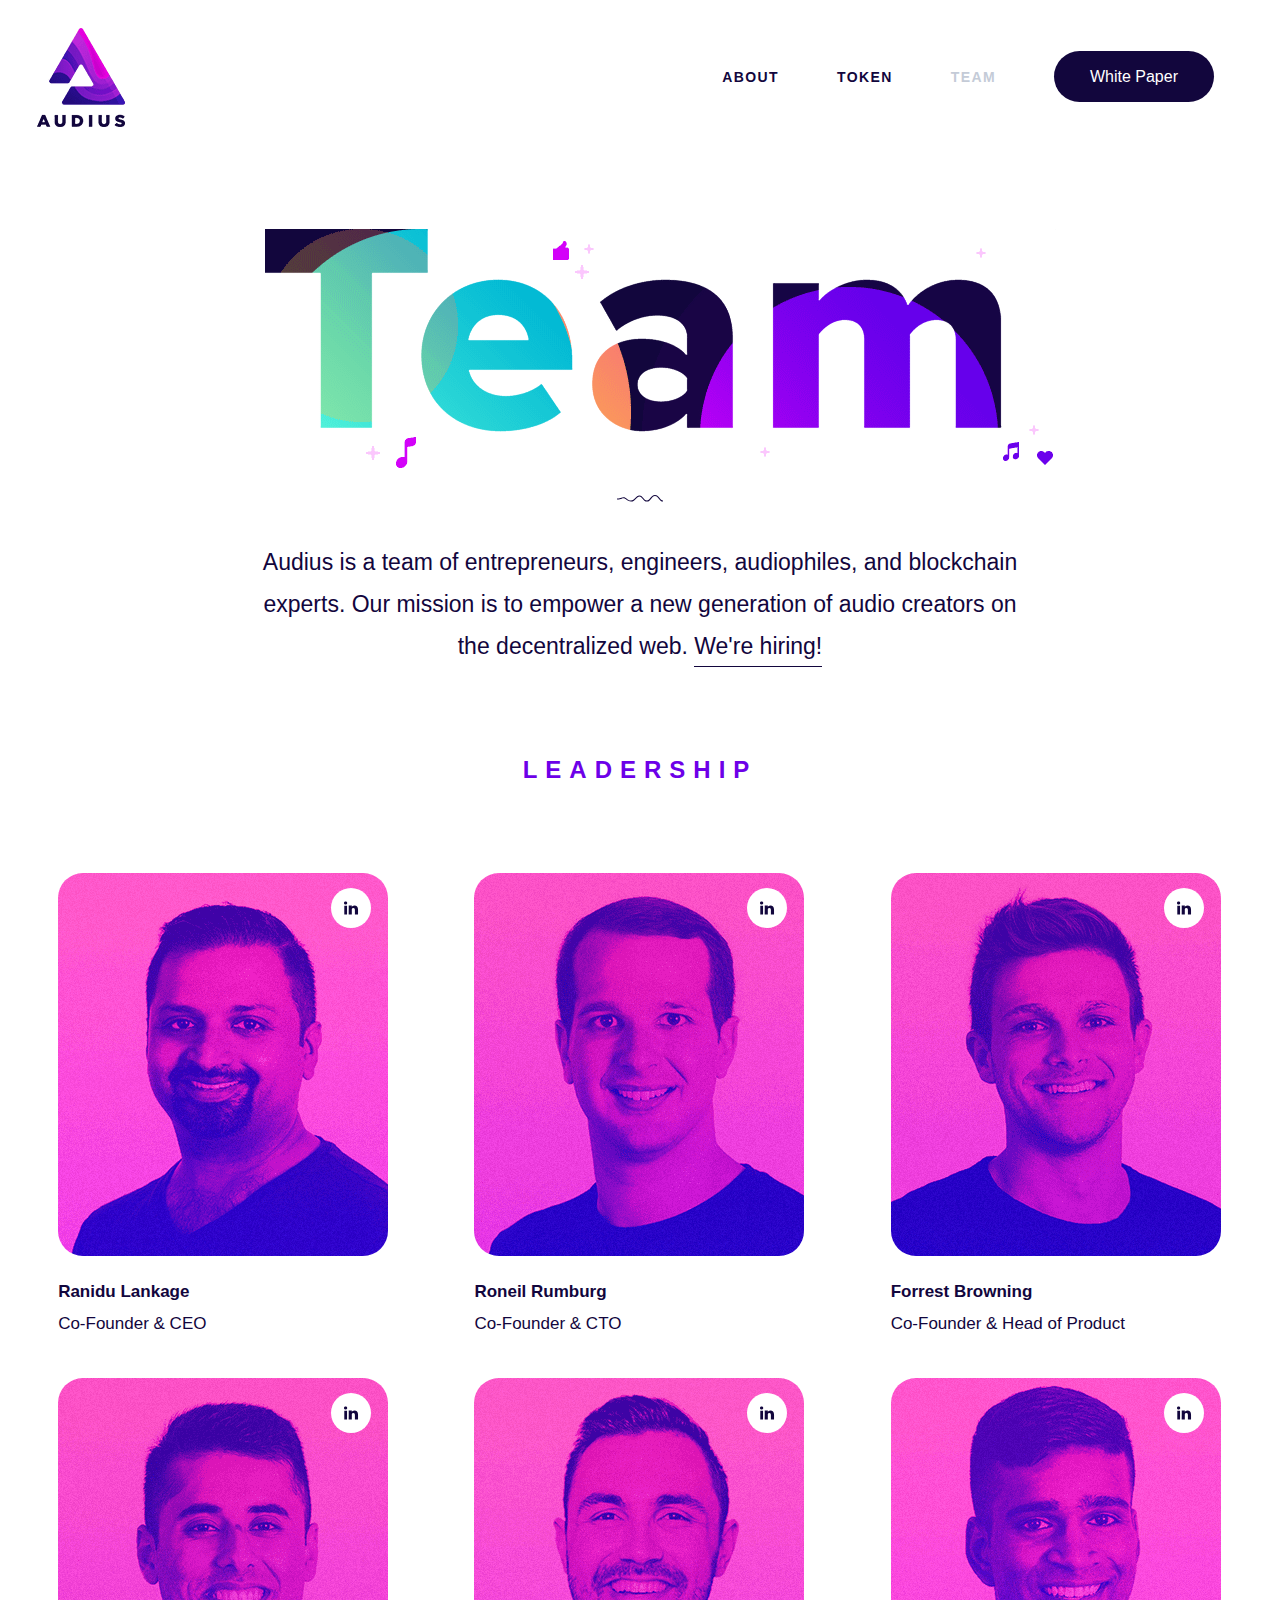
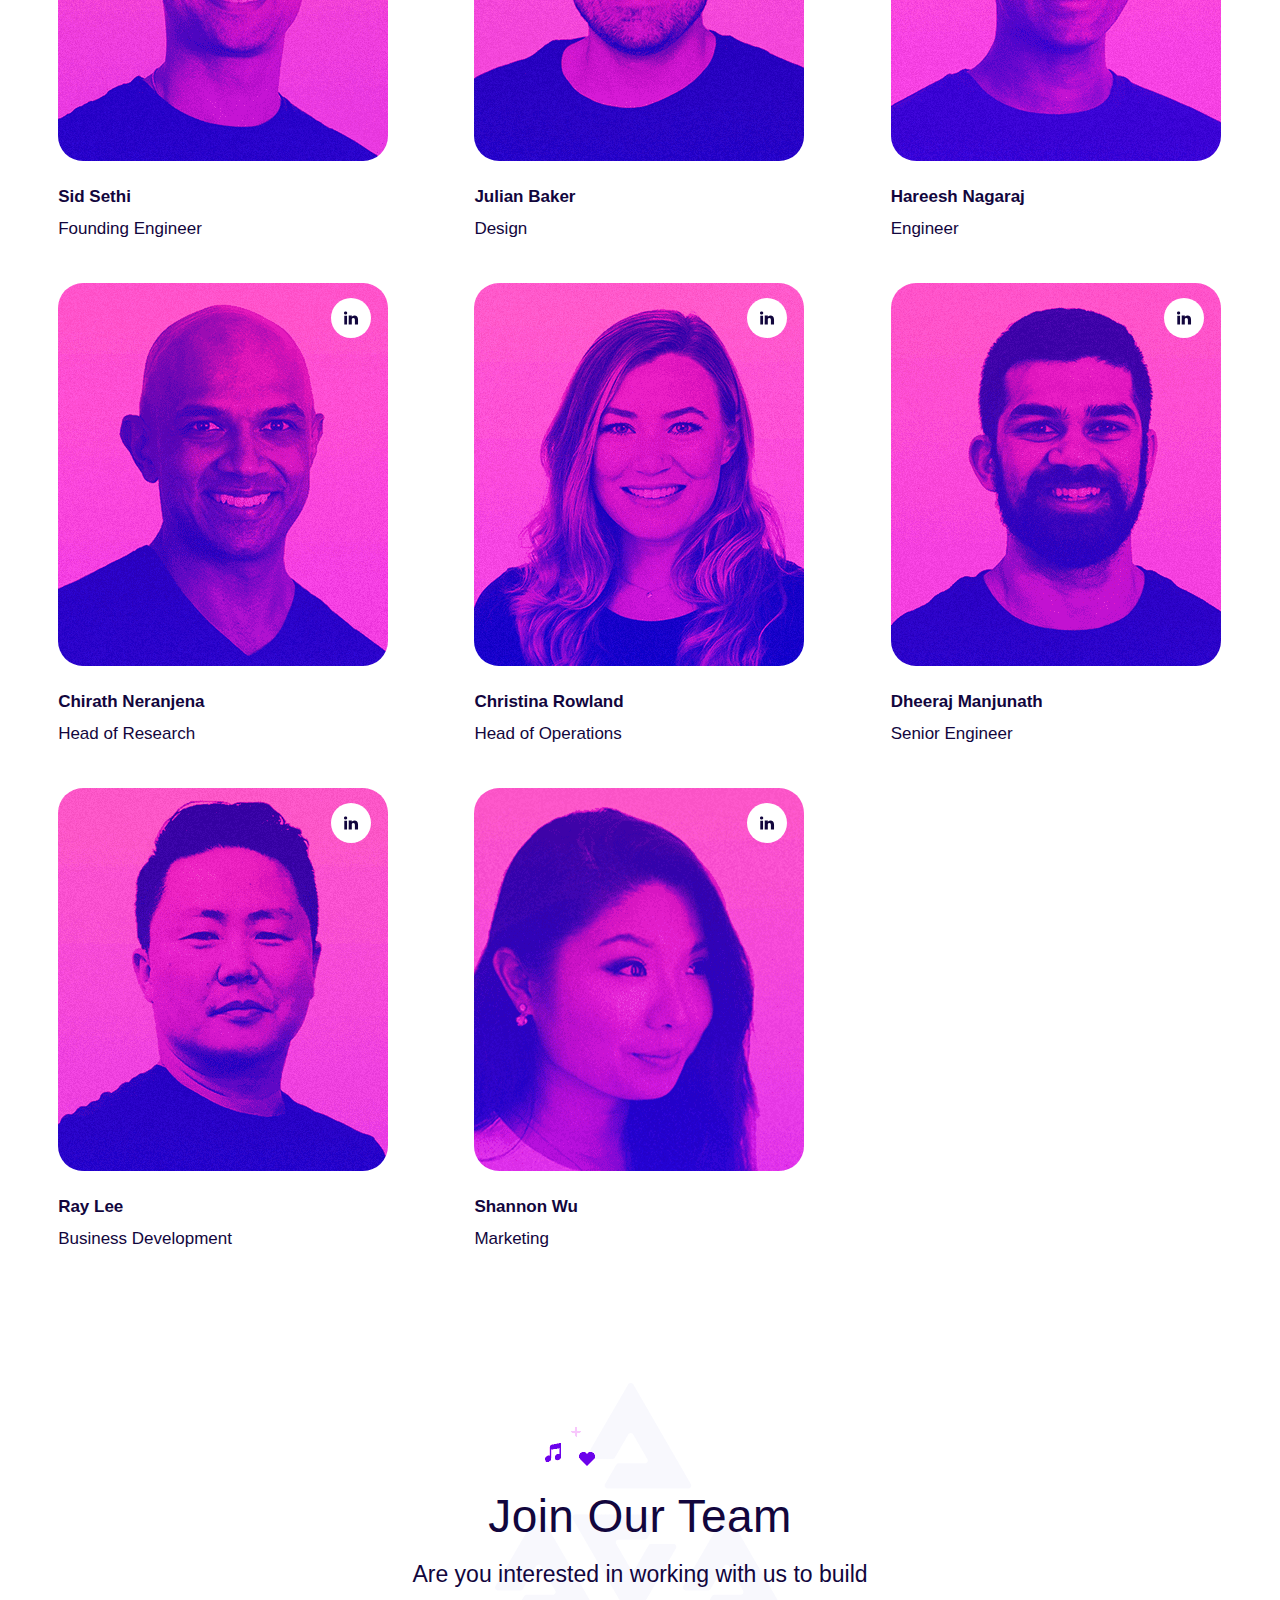
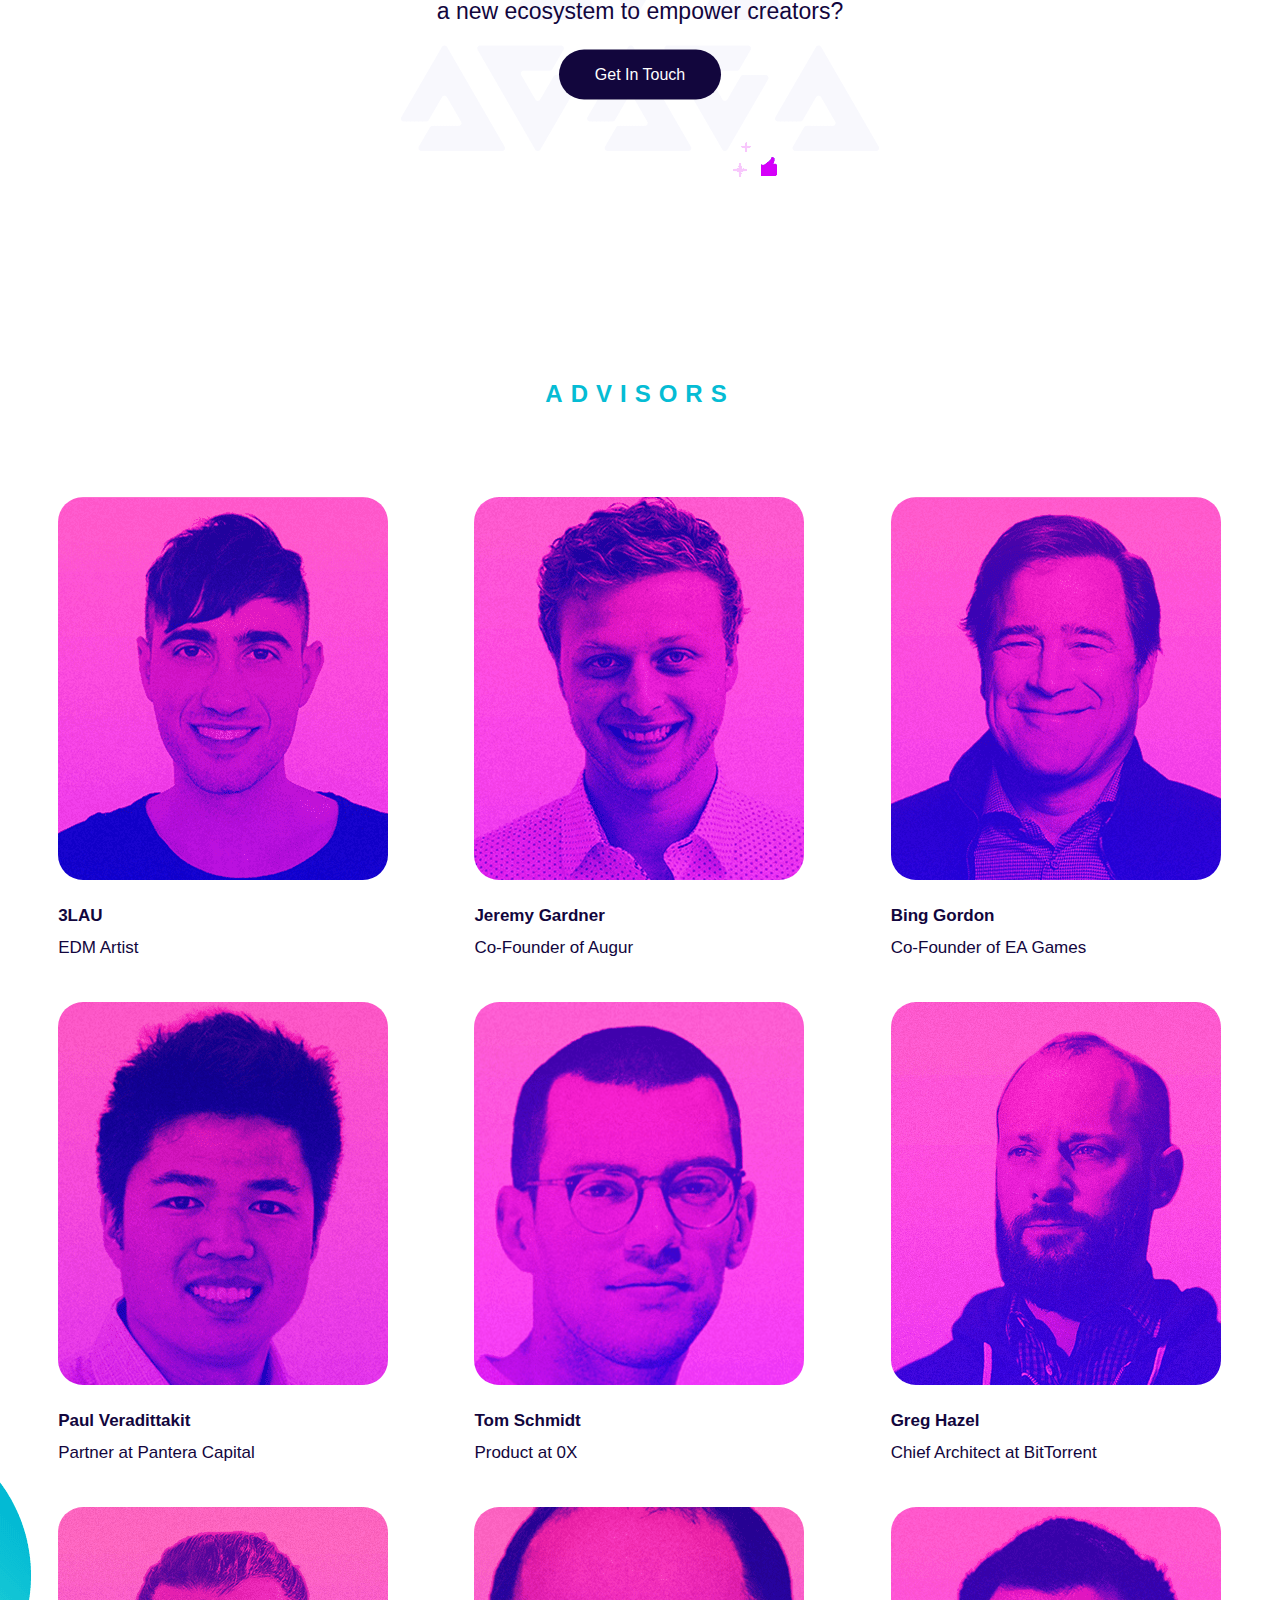
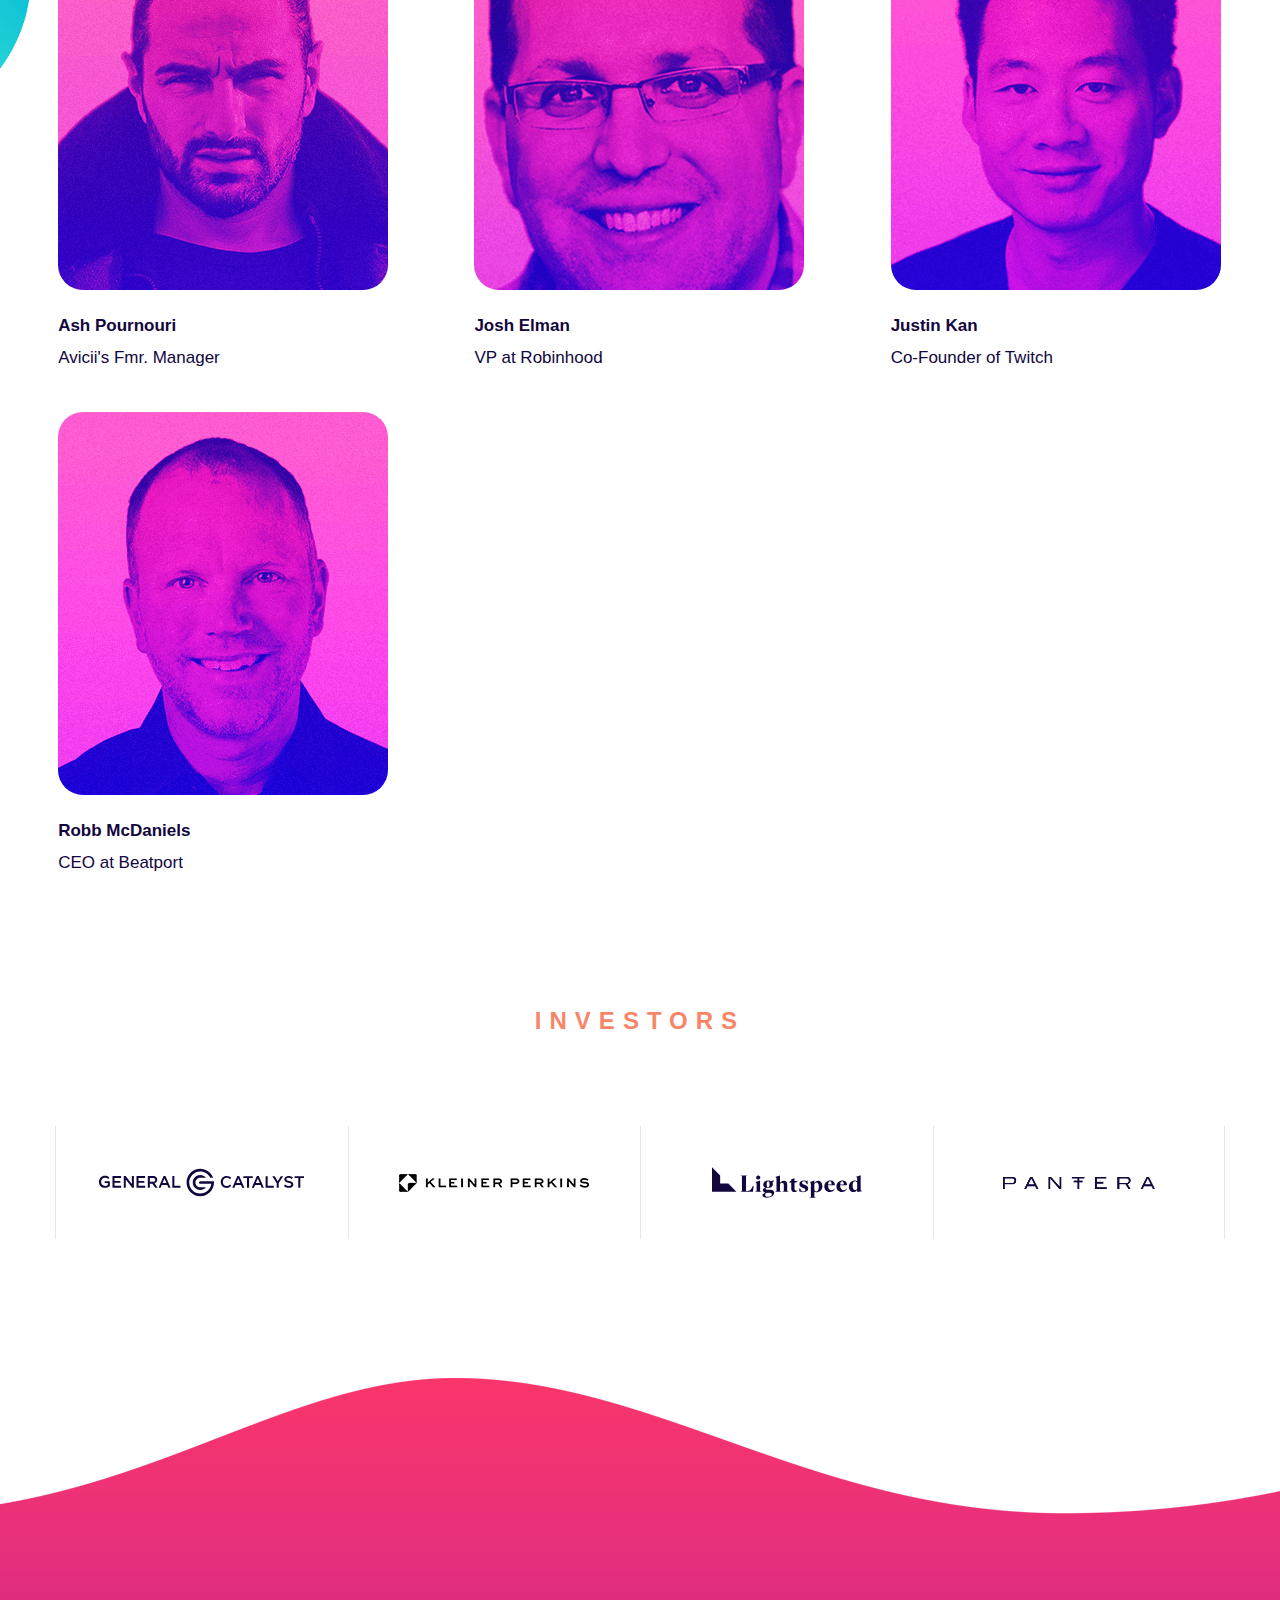
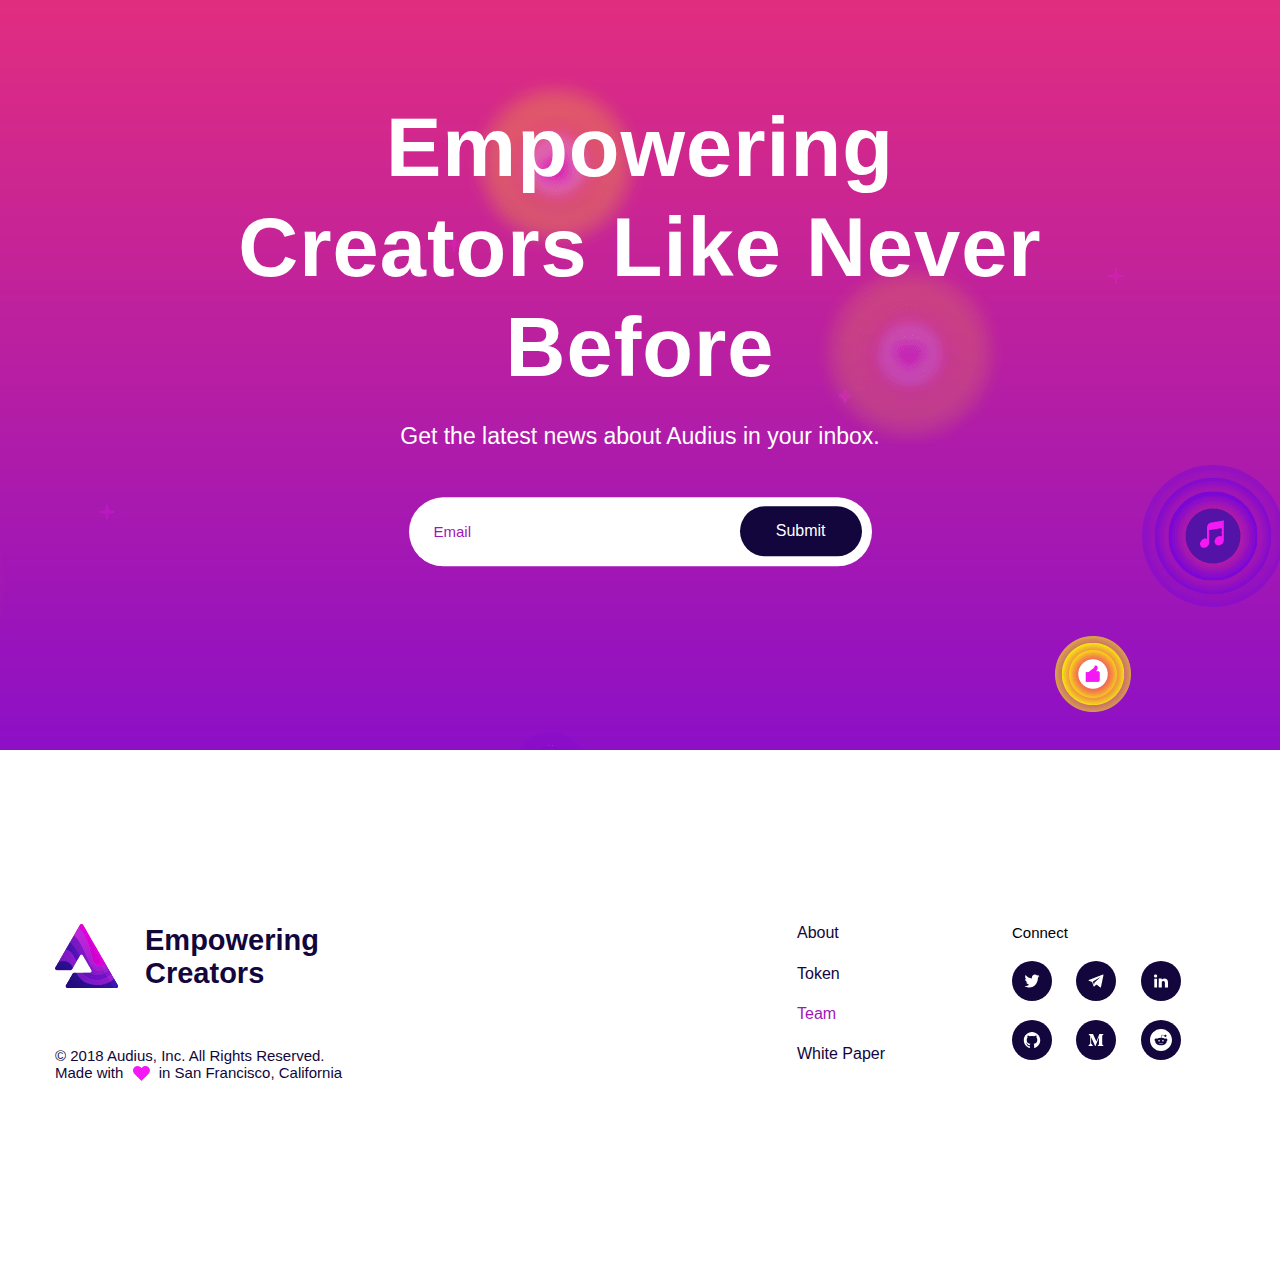
==== team.html @ 953eb041 "Added files for new redesigned site" ====
<!doctype html>
<html class="no-js" lang="en">
    <head>
        <meta charset="utf-8">
        <meta http-equiv="x-ua-compatible" content="ie=edge">
        <title>Team</title>
        <meta name="description" content="">
        <meta name="viewport" content="width=device-width, initial-scale=1, maximum-scale=1, user-scalable=0"/>

        <!--Icons-->

        <link rel="apple-touch-icon" sizes="180x180" href="favicons/apple-touch-icon.png">
        <link rel="icon" type="image/png" sizes="32x32" href="favicons/favicon-32x32.png">
        <link rel="icon" type="image/png" sizes="16x16" href="favicons/favicon-16x16.png">
        <link rel="manifest" href="favicons/site.webmanifest">
        <link rel="mask-icon" href="favicons/safari-pinned-tab.svg" color="#a116b7">
        <link rel="shortcut icon" href="favicons/favicon.ico">
        <meta name="msapplication-TileColor" content="#ffffff">
        <meta name="msapplication-config" content="favicons/browserconfig.xml">
        <meta name="theme-color" content="#ffffff">

        <!--Facebook-->

        <meta property="og:url" content="https://audius.co">
        <meta property="og:type" content="product">
        <meta property="og:title" content="Audius">
        <meta property="og:description" content="Decentralized Audio Distribution, Attribution & Monetization">
        <meta property="og:image" content="https://audius.co/img/og-image.png">

        <!--Fonts-->

        <link rel="stylesheet" href="https://use.typekit.net/ksb1lvi.css">

        <!--Main Stylesheet-->

        <link rel="stylesheet" href="css/style.min.css">

    </head>

    <body class="team">

        <!--
        >>================================================================================>
        GUI
        >>================================================================================>
        -->

        <button id="menu-button" class="mobile-only">
            <svg class="squiggle" aria-hidden="true" viewBox="0 0 28.1 5.4" xmlns="http://www.w3.org/2000/svg">
                <path d="M28.1 5.4c-1.5 0-2.4-1.1-3.1-2-.7-.9-1.1-1.4-1.8-1.4s-1.1.5-1.8 1.4c-.7.9-1.6 2-3.1 2-1.6 0-2.5-1.1-3.2-2-.6-.7-.9-1.1-1.4-1.1-.5 0-1 .5-1.6 1.2-.8.9-1.9 2-3.5 2-1.6-.1-2.7-.9-3.4-1.4-.6-.5-.9-.7-1.3-.7-.3 0-.5.1-.9.2-.6.3-1.4.6-3 .6v-2c1.2 0 1.8-.2 2.4-.4.5-.2.9-.3 1.6-.3 1-.1 1.8.5 2.4 1 .7.5 1.3.9 2.2.9.7 0 1.3-.5 2.1-1.4.8-.8 1.7-1.8 3.1-1.8 1.4 0 2.3 1 2.9 1.9.6.8 1 1.3 1.6 1.3.5 0 .9-.5 1.6-1.3.8-1 1.7-2.2 3.4-2.2s2.6 1.2 3.4 2.2c.6.8 1 1.3 1.6 1.3v2z"/>
            </svg>
            <svg class="close-menu" aria-hidden="true" height="13.6" viewBox="0 0 13.6 13.6" width="13.6" xmlns="http://www.w3.org/2000/svg">
                <path d="M13.6 2l-2-2-4.8 4.8-4.8-4.8-2 2 4.8 4.8-4.8 4.8 2 2 4.8-4.8 4.8 4.8 2-2-4.8-4.8z"/>
            </svg>
            <span>Show/Hide Main Menu</span>
        </button>

        <!--
        >>================================================================================>
        Main Header (Logo, Navigation)
        >>================================================================================>
        -->

        <header class="main-header">
            <h1 class="logo">
                <a href="index.html">
                    <img src="img/audius.png" data-rjs="2" alt="Audius">
                    <span>Audius</span>
                </a>
            </h1>
            <nav class="menu">
                <div>
                    <ul>
                        <li class="mobile-only"><a href="index.html">Home</a></li>
                        <li><a href="about.html">About</a></li>
                        <li><a href="token.html">Token</a></li>
                        <li><a href="team.html" class="active">Team</a></li>
                        <li><a class="standard-button purple" href="https://whitepaper.audius.co/" target="_blank" rel="noopener">White Paper</a></li>
                    </ul>
                </div>
                <span class="bg-shapes">
                    <span></span>
                </span>
            </nav>
        </header>

        <main>

            <!--
            >>================================================================================>
            Parallax Elements
            >>================================================================================>
            -->
            
            <span class="parallax-sphere sphere orange" data-parallax="3"></span>
            <span class="parallax-sphere sphere orange-opaque" data-parallax="1"></span>
            <span class="parallax-sphere sphere purple-glow" data-parallax="2"></span>
            <span class="parallax-sphere sphere teal" data-parallax="5"></span>
            <span class="parallax-sphere sphere teal-opaque" data-parallax="6"></span>

            <!--
            >>================================================================================>
            Subpage Intro
            >>================================================================================>
            -->

            <section id="subpage-intro">
                <div class="container">
                    <h1>
                        <span class="visually-hidden">Team</span>
                        <img src="img/intro-team-mask.png" data-rjs="2" alt="Team">
                        <span class="animation">
                            <span class="sphere orange"></span>
                            <span class="sphere orange-opaque"></span>
                            <span class="sphere teal"></span>
                            <span class="sphere purple-glow"></span>
                        </span>
                    </h1>
                    <svg class="squiggle" aria-hidden="true" height="6.6" viewBox="0 0 46 6.6" width="46" xmlns="http://www.w3.org/2000/svg">
                        <path d="M46 6.6c-1.9 0-3.1-1.5-4.2-2.9s-2.1-2.7-3.8-2.7-2.7 1.3-3.8 2.7c-1.1 1.4-2.3 2.9-4.2 2.9-2.1 0-3.3-1.5-4.4-2.9-1-1.2-1.8-2.3-3.1-2.3s-2.4 1.1-3.5 2.3c-1.3 1.4-2.7 2.9-4.9 2.9s-3.6-1.1-4.9-2c-.9-.7-1.7-1.3-2.7-1.3-.7 0-1.2.2-1.8.4-1.1.4-2.3.9-4.7.9v-1c2.2 0 3.3-.4 4.3-.8.7-.3 1.3-.5 2.2-.5 1.3 0 2.3.7 3.3 1.5 1.1.9 2.3 1.8 4.2 1.8 1.8 0 2.9-1.3 4.2-2.6 1.2-1.3 2.4-2.6 4.2-2.6 1.8 0 2.9 1.3 3.9 2.7 1 1.3 2 2.5 3.6 2.5 1.4 0 2.4-1.2 3.4-2.5 1.2-1.5 2.5-3.1 4.7-3.1s3.5 1.6 4.6 3.1c1 1.3 2 2.5 3.4 2.5v1z"/>
                    </svg>
                    <p>Audius is a team of entrepreneurs, engineers, audiophiles, and blockchain experts. Our mission is to empower a new generation of audio creators on the decentralized web. <a href="mailto:careers@audius.co">We're hiring!</a></p>
                </div>
            </section>

            <!--
            >>================================================================================>
            Bios: Leadership
            >>================================================================================>
            -->

            <section id="leadership" class="bios">
                <div class="container">
                    <div class="header">
                        <h2>Leadership</h2>
                    </div>
                    <div class="row three-columns">
                        <div>
                            <div class="person" data-modal="person-modal">
                                <div class="headshot">
                                    <a class="person-link" href="https://www.linkedin.com/in/ranidulankage" target="_blank" rel="noopener">
                                        <svg class="linkedin" viewBox="0 0 30.3 27.8" xmlns="http://www.w3.org/2000/svg">
                                            <path d="M.8 8.9h5.9v18.9h-5.9zM22.8 8.7c-3.4 0-5.5 1.8-5.9 3.1v-3h-6.6c.1 1.6 0 18.9 0 18.9h6.6v-10.1c0-.6 0-1.1.1-1.5.5-1.1 1.4-2.3 3.2-2.3 2.3 0 3.3 1.7 3.3 4.3v9.8h6.7v-10.6c.1-5.9-3.2-8.6-7.4-8.6zM3.6 0c-2.2 0-3.6 1.4-3.6 3.3 0 1.8 1.4 3.3 3.5 3.3 2.2 0 3.6-1.4 3.6-3.3s-1.3-3.3-3.5-3.3z"/>
                                        </svg>
                                        <span>LinkedIn</span>
                                    </a>
                                    <img class="photo" src="img/ranidu-lankage.png" alt="Photo of Ranidu Lankage">
                                </div>
                                <div class="description">
                                    <h4 class="name">Ranidu Lankage</h4>
                                    <h5 class="title">Co-Founder &amp; CEO</h5>
                                    <div class="bio">
                                        <p>Ranidu is a platinum-selling Sri Lankan Pop artist and DJ, formerly signed to Sony. He attended Yale University and co-founded his previous startup Whale/Polly with Justin Kan, co-founder of Twitch. Ranidu has been backed by Y Combinator and other top-tier investors. Ranidu previously held various roles at Lehman Brothers &amp; Google.</p>
                                    </div>
                                </div>
                            </div>
                        </div>
                        <div>
                            <div class="person" data-modal="person-modal">
                                <div class="headshot">
                                    <a class="person-link" href="https://www.linkedin.com/in/roneilr" target="_blank" rel="noopener">
                                        <svg class="linkedin" viewBox="0 0 30.3 27.8" xmlns="http://www.w3.org/2000/svg">
                                            <path d="M.8 8.9h5.9v18.9h-5.9zM22.8 8.7c-3.4 0-5.5 1.8-5.9 3.1v-3h-6.6c.1 1.6 0 18.9 0 18.9h6.6v-10.1c0-.6 0-1.1.1-1.5.5-1.1 1.4-2.3 3.2-2.3 2.3 0 3.3 1.7 3.3 4.3v9.8h6.7v-10.6c.1-5.9-3.2-8.6-7.4-8.6zM3.6 0c-2.2 0-3.6 1.4-3.6 3.3 0 1.8 1.4 3.3 3.5 3.3 2.2 0 3.6-1.4 3.6-3.3s-1.3-3.3-3.5-3.3z"/>
                                        </svg>
                                        <span>LinkedIn</span>
                                    </a>
                                    <img class="photo" src="img/roneil-rumburg.png" alt="Photo of Ronell Rumburg">
                                </div>
                                <div class="description">
                                    <h4 class="name">Roneil Rumburg</h4>
                                    <h5 class="title">Co-Founder &amp; CTO</h5>
                                    <div class="bio">
                                        <p>Roneil most recently co-founded Kleiner Perkins' early-stage seed fund. At KP, he was responsible for seed investments into Blockchain and AI companies, including Lightning Labs. Roneil attended Stanford University and previously co-founded a Bitcoin peer to peer payment company called Backslash.</p>
                                    </div>
                                </div>
                            </div>
                        </div>
                        <div>
                            <div class="person" data-modal="person-modal">
                                <div class="headshot">
                                    <a class="person-link" href="https://www.linkedin.com/in/forrestbrowning" target="_blank" rel="noopener">
                                        <svg class="linkedin" viewBox="0 0 30.3 27.8" xmlns="http://www.w3.org/2000/svg">
                                            <path d="M.8 8.9h5.9v18.9h-5.9zM22.8 8.7c-3.4 0-5.5 1.8-5.9 3.1v-3h-6.6c.1 1.6 0 18.9 0 18.9h6.6v-10.1c0-.6 0-1.1.1-1.5.5-1.1 1.4-2.3 3.2-2.3 2.3 0 3.3 1.7 3.3 4.3v9.8h6.7v-10.6c.1-5.9-3.2-8.6-7.4-8.6zM3.6 0c-2.2 0-3.6 1.4-3.6 3.3 0 1.8 1.4 3.3 3.5 3.3 2.2 0 3.6-1.4 3.6-3.3s-1.3-3.3-3.5-3.3z"/>
                                        </svg>
                                        <span>LinkedIn</span>
                                    </a>
                                    <img class="photo" src="img/forrest-browning.png" alt="Photo of Forrest Browning">
                                </div>
                                <div class="description">
                                    <h4 class="name">Forrest Browning</h4>
                                    <h5 class="title">Co-Founder &amp; Head of Product</h5>
                                    <div class="bio">
                                        <p>Forrest is a Forbes 30 Under 30 recipient, and most recently was a Co-Founder of StacksWare, an enterprise datacenter management platform started from a Stanford University research project. The company provides analytics at scale for Fortune 500 customers, and was successfully acquired in late 2017.</p>
                                    </div>
                                </div>
                            </div>
                        </div>
                        <div>
                            <div class="person" data-modal="person-modal">
                                <div class="headshot">
                                    <a class="person-link" href="https://www.linkedin.com/in/sidsethi1" target="_blank" rel="noopener">
                                        <svg class="linkedin" viewBox="0 0 30.3 27.8" xmlns="http://www.w3.org/2000/svg">
                                            <path d="M.8 8.9h5.9v18.9h-5.9zM22.8 8.7c-3.4 0-5.5 1.8-5.9 3.1v-3h-6.6c.1 1.6 0 18.9 0 18.9h6.6v-10.1c0-.6 0-1.1.1-1.5.5-1.1 1.4-2.3 3.2-2.3 2.3 0 3.3 1.7 3.3 4.3v9.8h6.7v-10.6c.1-5.9-3.2-8.6-7.4-8.6zM3.6 0c-2.2 0-3.6 1.4-3.6 3.3 0 1.8 1.4 3.3 3.5 3.3 2.2 0 3.6-1.4 3.6-3.3s-1.3-3.3-3.5-3.3z"/>
                                        </svg>
                                        <span>LinkedIn</span>
                                    </a>
                                    <img class="photo" src="img/sid-sethi.png" alt="Photo of Sid Sethi">
                                </div>
                                <div class="description">
                                    <h4 class="name">Sid Sethi</h4>
                                    <h5 class="title">Founding Engineer</h5>
                                    <div class="bio">
                                        <p>Previously at numberFire (acquired by FanDuel). Studied computer engineering at Carnegie Mellon.</p>
                                    </div>
                                </div>
                            </div>
                        </div>
                        <div>
                            <div class="person" data-modal="person-modal">
                                <div class="headshot">
                                    <a class="person-link" href="https://www.linkedin.com/in/julianbaker" target="_blank" rel="noopener">
                                        <svg class="linkedin" viewBox="0 0 30.3 27.8" xmlns="http://www.w3.org/2000/svg">
                                            <path d="M.8 8.9h5.9v18.9h-5.9zM22.8 8.7c-3.4 0-5.5 1.8-5.9 3.1v-3h-6.6c.1 1.6 0 18.9 0 18.9h6.6v-10.1c0-.6 0-1.1.1-1.5.5-1.1 1.4-2.3 3.2-2.3 2.3 0 3.3 1.7 3.3 4.3v9.8h6.7v-10.6c.1-5.9-3.2-8.6-7.4-8.6zM3.6 0c-2.2 0-3.6 1.4-3.6 3.3 0 1.8 1.4 3.3 3.5 3.3 2.2 0 3.6-1.4 3.6-3.3s-1.3-3.3-3.5-3.3z"/>
                                        </svg>
                                        <span>LinkedIn</span>
                                    </a>
                                    <img class="photo" src="img/julian-baker.png" alt="Photo of Julian Baker">
                                </div>
                                <div class="description">
                                    <h4 class="name">Julian Baker</h4>
                                    <h5 class="title">Design</h5>
                                    <div class="bio">
                                        <p>Previously owner of Yellow Pencil Design and lead graphic designer at Rival Sign Company &amp; GI-Graphics.</p>
                                    </div>
                                </div>
                            </div>
                        </div>
                        <div>
                            <div class="person" data-modal="person-modal">
                                <div class="headshot">
                                    <a class="person-link" href="https://www.linkedin.com/in/hareesh-nagaraj" target="_blank" rel="noopener">
                                        <svg class="linkedin" viewBox="0 0 30.3 27.8" xmlns="http://www.w3.org/2000/svg">
                                            <path d="M.8 8.9h5.9v18.9h-5.9zM22.8 8.7c-3.4 0-5.5 1.8-5.9 3.1v-3h-6.6c.1 1.6 0 18.9 0 18.9h6.6v-10.1c0-.6 0-1.1.1-1.5.5-1.1 1.4-2.3 3.2-2.3 2.3 0 3.3 1.7 3.3 4.3v9.8h6.7v-10.6c.1-5.9-3.2-8.6-7.4-8.6zM3.6 0c-2.2 0-3.6 1.4-3.6 3.3 0 1.8 1.4 3.3 3.5 3.3 2.2 0 3.6-1.4 3.6-3.3s-1.3-3.3-3.5-3.3z"/>
                                        </svg>
                                        <span>LinkedIn</span>
                                    </a>
                                    <img class="photo" src="img/hareesh-nagara.png" alt="Photo of Hareesh Nagara">
                                </div>
                                <div class="description">
                                    <h4 class="name">Hareesh Nagaraj</h4>
                                    <h5 class="title">Engineer</h5>
                                    <div class="bio">
                                        <p>Previously at Microsoft, on the Azure Service Fabric team working on reliable services. Studied computer science at William &amp; Mary.</p>
                                    </div>
                                </div>
                            </div>
                        </div>
                        <div>
                            <div class="person" data-modal="person-modal">
                                <div class="headshot">
                                    <a class="person-link" href="https://www.linkedin.com/in/chirath-neranjena-8299241" target="_blank" rel="noopener">
                                        <svg class="linkedin" viewBox="0 0 30.3 27.8" xmlns="http://www.w3.org/2000/svg">
                                            <path d="M.8 8.9h5.9v18.9h-5.9zM22.8 8.7c-3.4 0-5.5 1.8-5.9 3.1v-3h-6.6c.1 1.6 0 18.9 0 18.9h6.6v-10.1c0-.6 0-1.1.1-1.5.5-1.1 1.4-2.3 3.2-2.3 2.3 0 3.3 1.7 3.3 4.3v9.8h6.7v-10.6c.1-5.9-3.2-8.6-7.4-8.6zM3.6 0c-2.2 0-3.6 1.4-3.6 3.3 0 1.8 1.4 3.3 3.5 3.3 2.2 0 3.6-1.4 3.6-3.3s-1.3-3.3-3.5-3.3z"/>
                                        </svg>
                                        <span>LinkedIn</span>
                                    </a>
                                    <img class="photo" src="img/chirath-neranjena.png" alt="Photo of Chirath Neranjena">
                                </div>
                                <div class="description">
                                    <h4 class="name">Chirath Neranjena</h4>
                                    <h5 class="title">Head of Research</h5>
                                    <div class="bio">
                                        <p>Previously at Google X: The Moonshot Factory. Studied aeronautics at Caltech.</p>
                                    </div>
                                </div>
                            </div>
                        </div>
                        <div>
                            <div class="person" data-modal="person-modal">
                                <div class="headshot">
                                    <a class="person-link" href="https://www.linkedin.com/in/christina-rowland-19085a58" target="_blank" rel="noopener">
                                        <svg class="linkedin" viewBox="0 0 30.3 27.8" xmlns="http://www.w3.org/2000/svg">
                                            <path d="M.8 8.9h5.9v18.9h-5.9zM22.8 8.7c-3.4 0-5.5 1.8-5.9 3.1v-3h-6.6c.1 1.6 0 18.9 0 18.9h6.6v-10.1c0-.6 0-1.1.1-1.5.5-1.1 1.4-2.3 3.2-2.3 2.3 0 3.3 1.7 3.3 4.3v9.8h6.7v-10.6c.1-5.9-3.2-8.6-7.4-8.6zM3.6 0c-2.2 0-3.6 1.4-3.6 3.3 0 1.8 1.4 3.3 3.5 3.3 2.2 0 3.6-1.4 3.6-3.3s-1.3-3.3-3.5-3.3z"/>
                                        </svg>
                                        <span>LinkedIn</span>
                                    </a>
                                    <img class="photo" src="img/christina-rowland.png" alt="Photo of Christina Rowland">
                                </div>
                                <div class="description">
                                    <h4 class="name">Christina Rowland</h4>
                                    <h5 class="title">Head of Operations</h5>
                                    <div class="bio">
                                        <p>Previously head of operations at Kleiner Perkins Caufield &amp; Byers (KPCB). Studied at UC Santa Cruz.</p>
                                    </div>
                                </div>
                            </div>
                        </div>
                        <div>
                            <div class="person" data-modal="person-modal">
                                <div class="headshot">
                                    <a class="person-link" href="https://www.linkedin.com/in/dheeraj-manjunath-52268114" target="_blank" rel="noopener">
                                        <svg class="linkedin" viewBox="0 0 30.3 27.8" xmlns="http://www.w3.org/2000/svg">
                                            <path d="M.8 8.9h5.9v18.9h-5.9zM22.8 8.7c-3.4 0-5.5 1.8-5.9 3.1v-3h-6.6c.1 1.6 0 18.9 0 18.9h6.6v-10.1c0-.6 0-1.1.1-1.5.5-1.1 1.4-2.3 3.2-2.3 2.3 0 3.3 1.7 3.3 4.3v9.8h6.7v-10.6c.1-5.9-3.2-8.6-7.4-8.6zM3.6 0c-2.2 0-3.6 1.4-3.6 3.3 0 1.8 1.4 3.3 3.5 3.3 2.2 0 3.6-1.4 3.6-3.3s-1.3-3.3-3.5-3.3z"/>
                                        </svg>
                                        <span>LinkedIn</span>
                                    </a>
                                    <img class="photo" src="img/dheeraj-manjunath.png" alt="Photo of Dheeraj Manjunath">
                                </div>
                                <div class="description">
                                    <h4 class="name">Dheeraj Manjunath</h4>
                                    <h5 class="title">Senior Engineer</h5>
                                    <div class="bio">
                                        <p>Previously Co-Founder &amp; Director of Engineering at Triblio. Studied computer engineering at VCU.</p>
                                    </div>
                                </div>
                            </div>
                        </div>
                        <div>
                            <div class="person" data-modal="person-modal">
                                <div class="headshot">
                                    <a class="person-link" href="http://theravn.com" target="_blank" rel="noopener">
                                        <svg class="linkedin" viewBox="0 0 30.3 27.8" xmlns="http://www.w3.org/2000/svg">
                                            <path d="M.8 8.9h5.9v18.9h-5.9zM22.8 8.7c-3.4 0-5.5 1.8-5.9 3.1v-3h-6.6c.1 1.6 0 18.9 0 18.9h6.6v-10.1c0-.6 0-1.1.1-1.5.5-1.1 1.4-2.3 3.2-2.3 2.3 0 3.3 1.7 3.3 4.3v9.8h6.7v-10.6c.1-5.9-3.2-8.6-7.4-8.6zM3.6 0c-2.2 0-3.6 1.4-3.6 3.3 0 1.8 1.4 3.3 3.5 3.3 2.2 0 3.6-1.4 3.6-3.3s-1.3-3.3-3.5-3.3z"/>
                                        </svg>
                                        <span>LinkedIn</span>
                                    </a>
                                    <img class="photo" src="img/ray-lee.png" alt="Photo of Ray Lee">
                                </div>
                                <div class="description">
                                    <h4 class="name">Ray Lee</h4>
                                    <h5 class="title">Business Development</h5>
                                    <div class="bio">
                                        <p>The ultimate fixer.</p>
                                    </div>
                                </div>
                            </div>
                        </div>
                        <div>
                            <div class="person" data-modal="person-modal">
                                <div class="headshot">
                                    <a class="person-link" href="https://www.linkedin.com/in/shannonwu" target="_blank" rel="noopener">
                                        <svg class="linkedin" viewBox="0 0 30.3 27.8" xmlns="http://www.w3.org/2000/svg">
                                            <path d="M.8 8.9h5.9v18.9h-5.9zM22.8 8.7c-3.4 0-5.5 1.8-5.9 3.1v-3h-6.6c.1 1.6 0 18.9 0 18.9h6.6v-10.1c0-.6 0-1.1.1-1.5.5-1.1 1.4-2.3 3.2-2.3 2.3 0 3.3 1.7 3.3 4.3v9.8h6.7v-10.6c.1-5.9-3.2-8.6-7.4-8.6zM3.6 0c-2.2 0-3.6 1.4-3.6 3.3 0 1.8 1.4 3.3 3.5 3.3 2.2 0 3.6-1.4 3.6-3.3s-1.3-3.3-3.5-3.3z"/>
                                        </svg>
                                        <span>LinkedIn</span>
                                    </a>
                                    <img class="photo" src="img/shannon-wu.png" alt="Photo of Shannon Wu">
                                </div>
                                <div class="description">
                                    <h4 class="name">Shannon Wu</h4>
                                    <h5 class="title">Marketing</h5>
                                    <div class="bio">
                                        <p>Owner of Mr. Progress marketing and advertising firm. Studied management science &amp; engineering at Stanford University.</p>
                                    </div>
                                </div>
                            </div>
                        </div>
                    </div>
                </div>
            </section>

            <!--
            >>================================================================================>
            Callout
            >>================================================================================>
            -->

            <section class="simple-callout">
                <div class="container">
                    <div class="content">
                        <div class="copy">
                            <h3>Join Our Team</h3>
                            <p>Are you interested in working with us to build a new ecosystem to empower creators?</p>
                        </div>
                        <a class="standard-button purple" href="mailto:careers@audius.co" target="_blank" rel="noopener">Get In Touch</a>
                    </div>
                </div>
            </section>

            <!--
            >>================================================================================>
            Bios: Advisors
            >>================================================================================>
            -->

            <section id="advisors" class="bios">
                <div class="container">
                    <div class="header">
                        <h2>Advisors</h2>
                    </div>
                    <div class="row three-columns">
                        <div>
                            <div class="person" data-modal="person-modal">
                                <div class="headshot">
                                    <img class="photo" src="img/3lau.png" alt="Photo of 3LAU">
                                </div>
                                <div class="description">
                                    <h4 class="name">3LAU</h4>
                                    <h5 class="title">EDM Artist</h5>
                                    <div class="bio"></div>
                                </div>
                            </div>
                        </div>
                        <div>
                            <div class="person" data-modal="person-modal">
                                <div class="headshot">
                                    <img class="photo" src="img/jeremy-gardner.png" alt="Photo of Jeremy Gardner">
                                </div>
                                <div class="description">
                                    <h4 class="name">Jeremy Gardner</h4>
                                    <h5 class="title">Co-Founder of Augur</h5>
                                    <div class="bio"></div>
                                </div>
                            </div>
                        </div>
                        <div>
                            <div class="person" data-modal="person-modal">
                                <div class="headshot">
                                    <img class="photo" src="img/bing-gordon.png" alt="Photo of Bing Gordon">
                                </div>
                                <div class="description">
                                    <h4 class="name">Bing Gordon</h4>
                                    <h5 class="title">Co-Founder of EA Games</h5>
                                    <div class="bio"></div>
                                </div>
                            </div>
                        </div>
                        <div>
                            <div class="person" data-modal="person-modal">
                                <div class="headshot">
                                    <img class="photo" src="img/paul-veradittakit.png" alt="Photo of Paul Veradittakit">
                                </div>
                                <div class="description">
                                    <h4 class="name">Paul Veradittakit</h4>
                                    <h5 class="title">Partner at Pantera Capital</h5>
                                    <div class="bio"></div>
                                </div>
                            </div>
                        </div>
                        <div>
                            <div class="person" data-modal="person-modal">
                                <div class="headshot">
                                    <img class="photo" src="img/tom-schmidt.png" alt="Photo of Tom Schmidt">
                                </div>
                                <div class="description">
                                    <h4 class="name">Tom Schmidt</h4>
                                    <h5 class="title">Product at 0X</h5>
                                    <div class="bio"></div>
                                </div>
                            </div>
                        </div>
                        <div>
                            <div class="person" data-modal="person-modal">
                                <div class="headshot">
                                    <img class="photo" src="img/greg-hazel.png" alt="Photo of Greg Hazel">
                                </div>
                                <div class="description">
                                    <h4 class="name">Greg Hazel</h4>
                                    <h5 class="title">Chief Architect at BitTorrent</h5>
                                    <div class="bio"></div>
                                </div>
                            </div>
                        </div>
                        <div>
                            <div class="person" data-modal="person-modal">
                                <div class="headshot">
                                    <img class="photo" src="img/ash-pournouri.png" alt="Photo of Ash Pournouri">
                                </div>
                                <div class="description">
                                    <h4 class="name">Ash Pournouri</h4>
                                    <h5 class="title">Avicii's Fmr. Manager</h5>
                                    <div class="bio"></div>
                                </div>
                            </div>
                        </div>
                        <div>
                            <div class="person" data-modal="person-modal">
                                <div class="headshot">
                                    <img class="photo" src="img/josh-elman.png" alt="Photo of Josh Elman">
                                </div>
                                <div class="description">
                                    <h4 class="name">Josh Elman</h4>
                                    <h5 class="title">VP at Robinhood</h5>
                                    <div class="bio"></div>
                                </div>
                            </div>
                        </div>
                        <div>
                            <div class="person" data-modal="person-modal">
                                <div class="headshot">
                                    <img class="photo" src="img/justin-kan.png" alt="Photo of Justin Kan">
                                </div>
                                <div class="description">
                                    <h4 class="name">Justin Kan</h4>
                                    <h5 class="title">Co-Founder of Twitch</h5>
                                    <div class="bio"></div>
                                </div>
                            </div>
                        </div>
                        <div>
                            <div class="person" data-modal="person-modal">
                                <div class="headshot">
                                    <img class="photo" src="img/robb-mcdaniels.png" alt="Photo of Robb McDaniels">
                                </div>
                                <div class="description">
                                    <h4 class="name">Robb McDaniels</h4>
                                    <h5 class="title">CEO at Beatport</h5>
                                    <div class="bio"></div>
                                </div>
                            </div>
                        </div>
                    </div>
                </div>
            </section>

            <!--
            >>================================================================================>
            Investors
            >>================================================================================>
            -->

            <section id="investors">
                <div class="container">
                    <div class="header">
                        <h2>Investors</h2>
                    </div>
                    <div class="logos">
                        <ul>
                            <li>
                                <img class="general" src="img/general-catalyst.svg" alt="General Catalyst">
                                <span>General Catalyst</span>
                            </li>
                            <li>
                                <img class="kpcb" src="img/kleiner-perkins-caufield-byers.png" data-rjs="2" alt="Kleiner Perkins Caufield Byers">
                                <span>Kleiner Perkins Caufield Byers</span>
                            </li>
                            <li>
                                <img class="lightspeed" src="img/lightspeed.svg" alt="Lightspeed">
                                <span>Lightspeed</span>
                            </li>
                            <li>
                                <img class="pantera" src="img/pantera.png" alt="Pantera">
                                <span>Pantera</span>
                            </li>
                        </ul>
                    </div>
                </div>
            </section>

            <!--
            >>================================================================================>
            Person Modal
            >>================================================================================>
            -->

            <div id="person-modal" class="modal" aria-hidden="true">
                <div class="modal-container">
                    <div class="modal-frame">
                        <button class="close-modal">
                            <svg height="13.6" viewBox="0 0 13.6 13.6" width="13.6" xmlns="http://www.w3.org/2000/svg">
                                <path d="M13.6 2l-2-2-4.8 4.8-4.8-4.8-2 2 4.8 4.8-4.8 4.8 2 2 4.8-4.8 4.8 4.8 2-2-4.8-4.8z"/>
                            </svg>
                            <span>Close Bio</span>
                        </button>
                        <div class="modal-content">
                            <div class="headshot">
                                <a class="person-link" href="" target="_blank" rel="noopener">
                                    <svg class="linkedin" viewBox="0 0 30.3 27.8" xmlns="http://www.w3.org/2000/svg">
                                        <path d="M.8 8.9h5.9v18.9h-5.9zM22.8 8.7c-3.4 0-5.5 1.8-5.9 3.1v-3h-6.6c.1 1.6 0 18.9 0 18.9h6.6v-10.1c0-.6 0-1.1.1-1.5.5-1.1 1.4-2.3 3.2-2.3 2.3 0 3.3 1.7 3.3 4.3v9.8h6.7v-10.6c.1-5.9-3.2-8.6-7.4-8.6zM3.6 0c-2.2 0-3.6 1.4-3.6 3.3 0 1.8 1.4 3.3 3.5 3.3 2.2 0 3.6-1.4 3.6-3.3s-1.3-3.3-3.5-3.3z"/>
                                    </svg>
                                    <span>LinkedIn</span>
                                </a>
                                <img class="photo" src="" alt="Photo of Team Member">
                            </div>
                            <div class="description">
                                <h4 class="name"></h4>
                                <h5 class="title"></h5>
                                <svg class="squiggle" aria-hidden="true" height="6.6" viewBox="0 0 46 6.6" width="46" xmlns="http://www.w3.org/2000/svg">
                                    <path d="M46 6.6c-1.9 0-3.1-1.5-4.2-2.9s-2.1-2.7-3.8-2.7-2.7 1.3-3.8 2.7c-1.1 1.4-2.3 2.9-4.2 2.9-2.1 0-3.3-1.5-4.4-2.9-1-1.2-1.8-2.3-3.1-2.3s-2.4 1.1-3.5 2.3c-1.3 1.4-2.7 2.9-4.9 2.9s-3.6-1.1-4.9-2c-.9-.7-1.7-1.3-2.7-1.3-.7 0-1.2.2-1.8.4-1.1.4-2.3.9-4.7.9v-1c2.2 0 3.3-.4 4.3-.8.7-.3 1.3-.5 2.2-.5 1.3 0 2.3.7 3.3 1.5 1.1.9 2.3 1.8 4.2 1.8 1.8 0 2.9-1.3 4.2-2.6 1.2-1.3 2.4-2.6 4.2-2.6 1.8 0 2.9 1.3 3.9 2.7 1 1.3 2 2.5 3.6 2.5 1.4 0 2.4-1.2 3.4-2.5 1.2-1.5 2.5-3.1 4.7-3.1s3.5 1.6 4.6 3.1c1 1.3 2 2.5 3.4 2.5v1z"/>
                                </svg>
                                <div class="bio"></div>
                            </div>
                        </div>
                    </div>
                </div>
            </div>

            <!--
            >>================================================================================>
            Newsletter
            >>================================================================================>
            -->

            <section id="newsletter">
                <div class="container">
                    <div class="content">
                        <div class="header">
                            <h3>Empowering Creators Like Never Before</h3>
                            <p>Get the latest news about Audius in your inbox.</p>
                        </div>
                        <form action="https://Audius.us18.list-manage.com/subscribe/post?u=f351897a27ff0a641b8acd9ab&amp;id=f064864764" method="post" id="mc-embedded-subscribe-form" name="mc-embedded-subscribe-form" class="validate" target="_blank" novalidate>
                            <input type="email" value="" name="EMAIL" class="required email" id="mce-EMAIL" placeholder="Email">
                            <input type="submit" value="Submit" name="subscribe" id="mc-embedded-subscribe" class="standard-button purple">
                        </form>
                    </div>
                </div>
                <span class="shapes" data-parallax="2" data-parallax-x="-50%">
                    <img src="img/newsletter-shapes.png" alt="" data-rjs="2">
                </span>
            </section>
        </main>

        <!--
        >>================================================================================>
        Footer
        >>================================================================================>
        -->

        <footer id="footer">
            <div class="container">
                <div class="row">
                    <div class="boilerplate">
                        <div class="logo">
                            <img src="img/audius-footer.png" data-rjs="2" alt="Audius">
                        </div>
                        <h3>Empowering Creators</h3>
                    </div>
                    <div class="navigation">
                        <nav class="sitemap">
                            <ul>
                                <li><a href="about.html">About</a></li>
                                <li><a href="token.html">Token</a></li>
                                <li><a class="active" href="team.html">Team</a></li>
                                <li><a href="https://whitepaper.audius.co" target="_blank" rel="noopener">White Paper</a></li>
                            </ul>
                        </nav>
                        <nav class="social">
                            <h4>Connect</h4>
                            <ul>
                                <li>
                                    <a target="_blank" rel="noopener" href="https://twitter.com/AudiusProject">
                                        <svg class="twitter" viewBox="0 0 31.9 27.9" xmlns="http://www.w3.org/2000/svg" aria-hidden="true">
                                            <path d="M31.9 3.3c-1.2.6-2.4.9-3.8 1.1 1.4-.9 2.4-2.2 2.9-3.9-1.3.8-2.7 1.4-4.2 1.7-1.1-1.3-2.8-2.2-4.7-2.2-3.6 0-6.5 3.1-6.5 7 0 .5.1 1.1.2 1.6-5.5-.2-10.4-3.1-13.6-7.3-.6 1-.9 2.2-.9 3.5 0 2.4 1.2 4.6 2.9 5.9-1.1 0-2.1-.3-3-.9v.1c0 3.4 2.3 6.2 5.2 6.9-.4.2-1 .2-1.6.2-.4 0-.8 0-1.2-.1.8 2.8 3.2 4.8 6.1 4.9-2.2 1.9-5.1 3-8.1 3-.5 0-1.1 0-1.6-.1 2.9 2 6.3 3.2 10 3.2 12 0 18.6-10.7 18.6-20v-.9c1.3-1 2.4-2.3 3.3-3.7z"/>
                                        </svg>
                                        <span>Twitter</span>
                                    </a>
                                </li>
                                <li>
                                    <a target="_blank" rel="noopener" href="https://t.me/Audius">
                                        <svg class="telegram" viewBox="0 0 17.6 15.3" xmlns="http://www.w3.org/2000/svg" aria-hidden="true">
                                            <path d="M.3 7.3l4 1.5 1.6 5c.1.3.5.4.8.2l2.3-1.8c.2-.2.6-.2.8 0l4.1 3c.3.2.7.1.7-.3l3-14.3c.1-.4-.3-.7-.6-.5l-16.7 6.3c-.4.2-.4.8 0 .9zm5.4.7l7.9-4.9c.1-.1.3.1.2.2l-6.6 6.2c-.2.2-.4.5-.4.8l-.2 1.6c0 .2-.3.2-.4 0l-.9-3c-.1-.3.1-.7.4-.9z" id="XMLID_2_"/>
                                        </svg>
                                        <span>Telegram</span>
                                    </a>
                                </li>
                                <li>
                                    <a target="_blank" rel="noopener" href="https://www.linkedin.com/company/audius-project">
                                        <svg class="linkedin" viewBox="0 0 30.3 27.8" xmlns="http://www.w3.org/2000/svg">
                                            <path d="M.8 8.9h5.9v18.9h-5.9zM22.8 8.7c-3.4 0-5.5 1.8-5.9 3.1v-3h-6.6c.1 1.6 0 18.9 0 18.9h6.6v-10.1c0-.6 0-1.1.1-1.5.5-1.1 1.4-2.3 3.2-2.3 2.3 0 3.3 1.7 3.3 4.3v9.8h6.7v-10.6c.1-5.9-3.2-8.6-7.4-8.6zM3.6 0c-2.2 0-3.6 1.4-3.6 3.3 0 1.8 1.4 3.3 3.5 3.3 2.2 0 3.6-1.4 3.6-3.3s-1.3-3.3-3.5-3.3z"/>
                                        </svg>
                                        <span>LinkedIn</span>
                                    </a>
                                </li>
                                <li>
                                    <a target="_blank" rel="noopener" href="https://github.com/AudiusProject">
                                        <svg class="github" viewBox="0 0 32.6 31.8" xmlns="http://www.w3.org/2000/svg" aria-hidden="true">
                                            <path d="M16.3 0c-9 0-16.3 7.3-16.3 16.3 0 7.2 4.7 13.3 11.1 15.5.8.1 1.1-.4 1.1-.8v-2.8c-4.5 1-5.5-2.2-5.5-2.2-.7-1.9-1.8-2.4-1.8-2.4-1.5-1 .1-1 .1-1 1.6.1 2.5 1.7 2.5 1.7 1.5 2.5 3.8 1.8 4.7 1.4.1-1.1.6-1.8 1-2.2-3.6-.4-7.4-1.8-7.4-8.1 0-1.8.6-3.2 1.7-4.4-.1-.3-.7-2 .2-4.2 0 0 1.4-.4 4.5 1.7 1.3-.4 2.7-.5 4.1-.5 1.4 0 2.8.2 4.1.5 3.1-2.1 4.5-1.7 4.5-1.7.9 2.2.3 3.9.2 4.3 1 1.1 1.7 2.6 1.7 4.4 0 6.3-3.8 7.6-7.4 8 .6.5 1.1 1.5 1.1 3v4.5c0 .4.3.9 1.1.8 6.5-2.2 11.1-8.3 11.1-15.5-.1-9-7.4-16.3-16.4-16.3z"/>
                                        </svg>
                                        <span>GitHub</span>
                                    </a>
                                </li>
                                <li>
                                    <a target="_blank" rel="noopener" href="https://medium.com/audius">
                                        <svg class="medium" viewBox="0 0 131 104" xmlns="http://www.w3.org/2000/svg" aria-hidden="true">
                                            <path d="M15.5 21.2c.2-1.6-.5-3.2-1.7-4.3l-12.1-14.7v-2.2h38l29.3 64.4 25.8-64.4h36.2v2.2l-10.5 10c-.9.7-1.3 1.8-1.2 2.9v73.7c-.2 1.1.3 2.2 1.2 2.9l10.2 10v2.2h-51.3v-2.2l10.6-10.2c1-1 1-1.3 1-2.9v-59.6l-29.4 74.7h-4l-34.2-74.7v50.1c-.3 2.1.4 4.2 1.9 5.7l13.7 16.8v2.2h-39v-2.2l13.8-16.7c1.5-1.5 2.1-3.7 1.8-5.7v-58z" />
                                        </svg>
                                        <span>Medium</span>
                                    </a>
                                </li>
                                <li>
                                    <a target="_blank" rel="noopener" href="https://www.reddit.com/r/audius">
                                        <svg xmlns="http://www.w3.org/2000/svg" width="22" height="22" viewBox="0 0 24 24">
                                            <path d="M14.238 15.348c.085.084.085.221 0 .306-.465.462-1.194.687-2.231.687l-.008-.002-.008.002c-1.036 0-1.766-.225-2.231-.688-.085-.084-.085-.221 0-.305.084-.084.222-.084.307 0 .379.377 1.008.561 1.924.561l.008.002.008-.002c.915 0 1.544-.184 1.924-.561.085-.084.223-.084.307 0zm-3.44-2.418c0-.507-.414-.919-.922-.919-.509 0-.923.412-.923.919 0 .506.414.918.923.918.508.001.922-.411.922-.918zm13.202-.93c0 6.627-5.373 12-12 12s-12-5.373-12-12 5.373-12 12-12 12 5.373 12 12zm-5-.129c0-.851-.695-1.543-1.55-1.543-.417 0-.795.167-1.074.435-1.056-.695-2.485-1.137-4.066-1.194l.865-2.724 2.343.549-.003.034c0 .696.569 1.262 1.268 1.262.699 0 1.267-.566 1.267-1.262s-.568-1.262-1.267-1.262c-.537 0-.994.335-1.179.804l-2.525-.592c-.11-.027-.223.037-.257.145l-.965 3.038c-1.656.02-3.155.466-4.258 1.181-.277-.255-.644-.415-1.05-.415-.854.001-1.549.693-1.549 1.544 0 .566.311 1.056.768 1.325-.03.164-.05.331-.05.5 0 2.281 2.805 4.137 6.253 4.137s6.253-1.856 6.253-4.137c0-.16-.017-.317-.044-.472.486-.261.82-.766.82-1.353zm-4.872.141c-.509 0-.922.412-.922.919 0 .506.414.918.922.918s.922-.412.922-.918c0-.507-.413-.919-.922-.919z"/>
                                        </svg>
                                        <span>Reddit</span>
                                    </a>
                                </li>
                            </ul>
                        </nav>
                    </div>
                </div>
                <div class="sign-off">
                    <p class="copyright"><span class="mobile-break">© 2018 Audius, Inc. All Rights Reserved.</span> 
                        <br/><span class="mobile-break">Made with <span class="love">love</span> in San Francisco, California</span></p>
                </div>
            </div>
        </footer>
        
        <script src="https://code.jquery.com/jquery-3.3.1.min.js" integrity="sha256-FgpCb/KJQlLNfOu91ta32o/NMZxltwRo8QtmkMRdAu8=" crossorigin="anonymous"></script>
        <script>window.jQuery || document.write('<script src="js/vendor/jquery-3.3.1.min.js"><\/script>')</script>
        <script src="js/scripts.min.js"></script>
    </body>
</html>
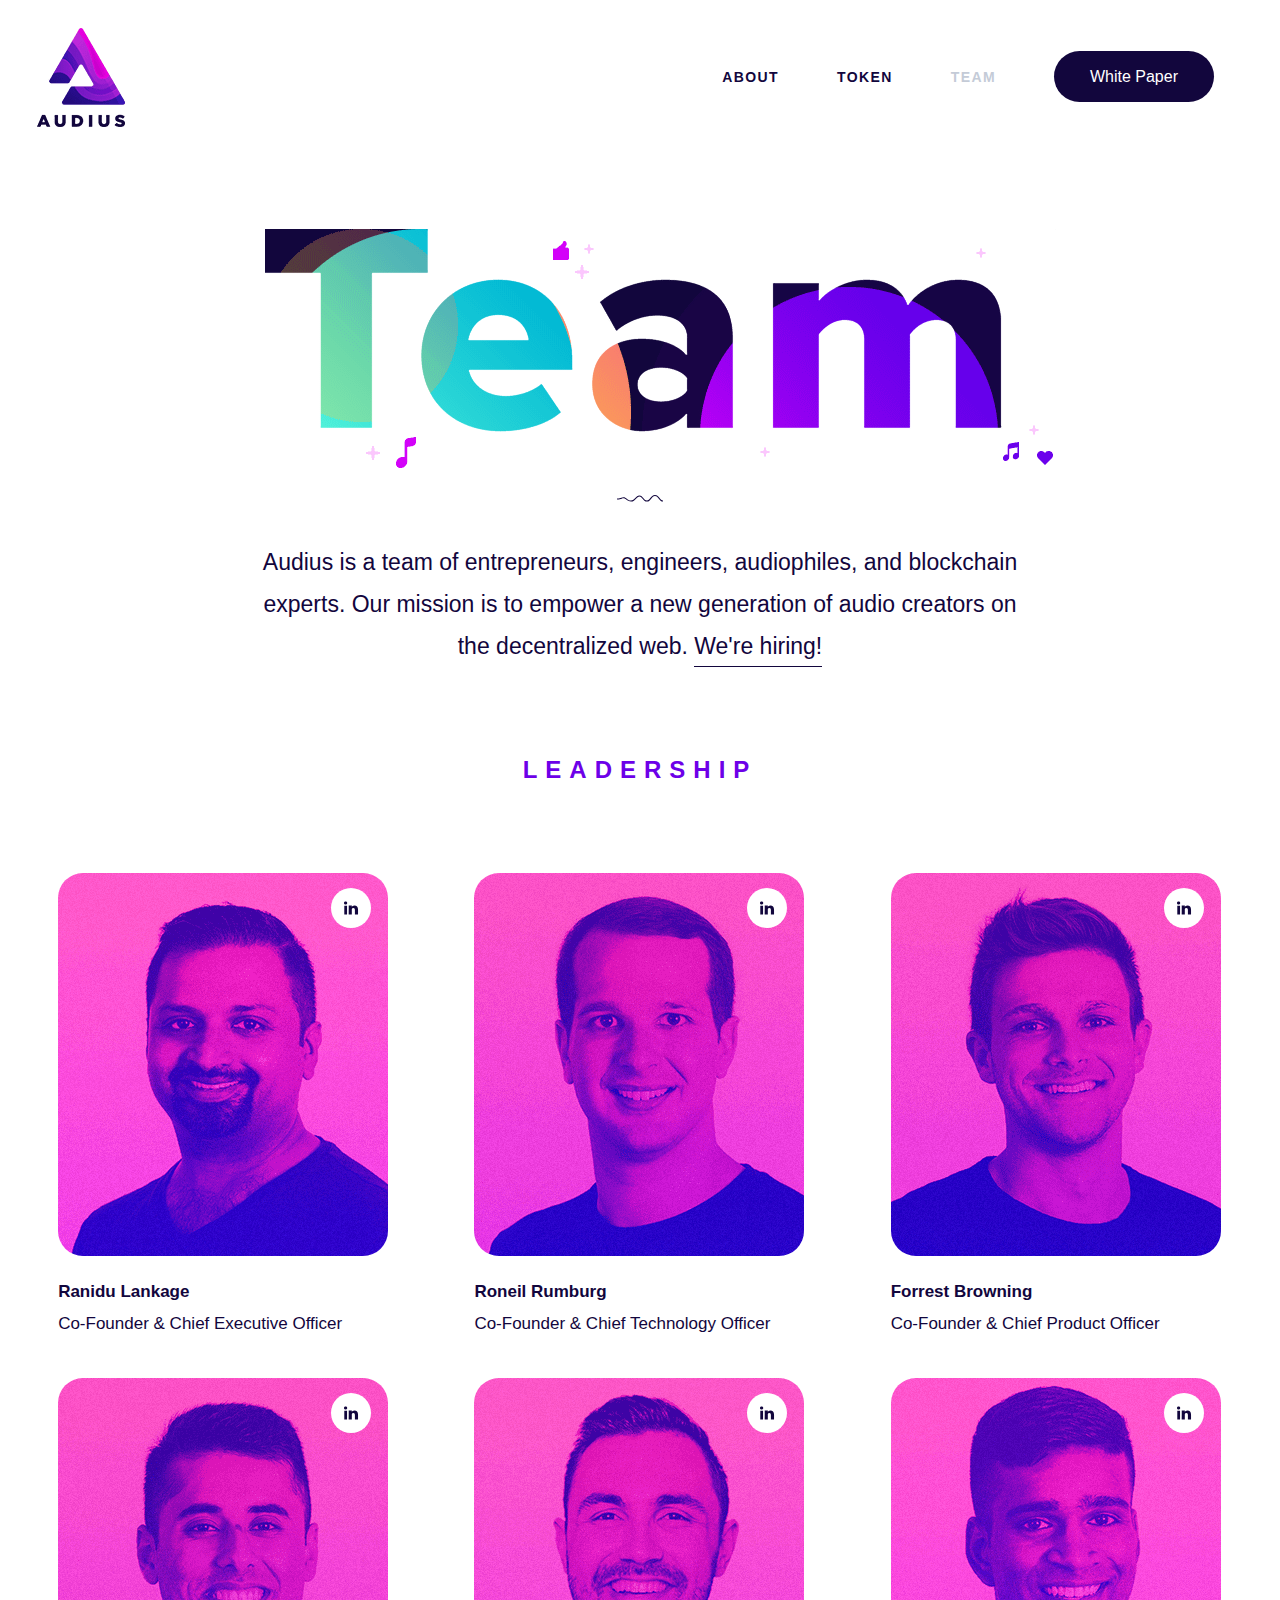
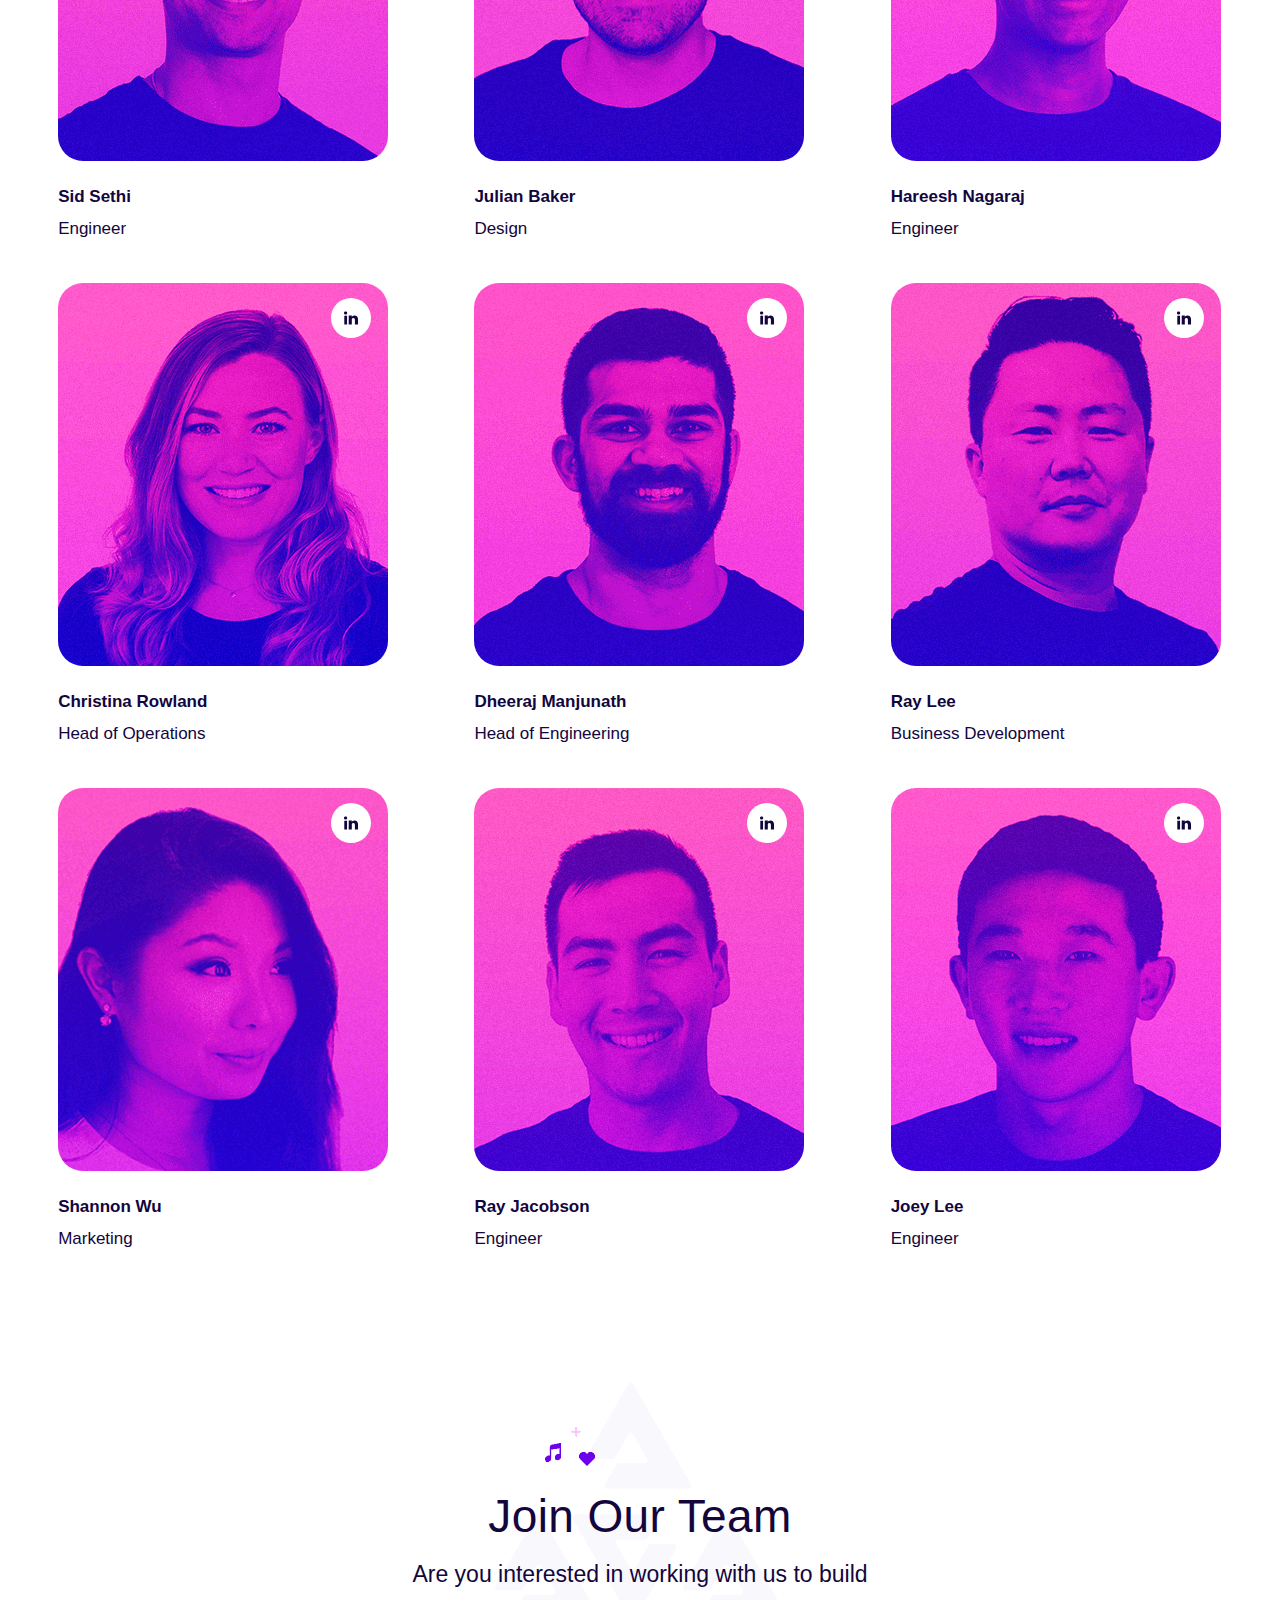
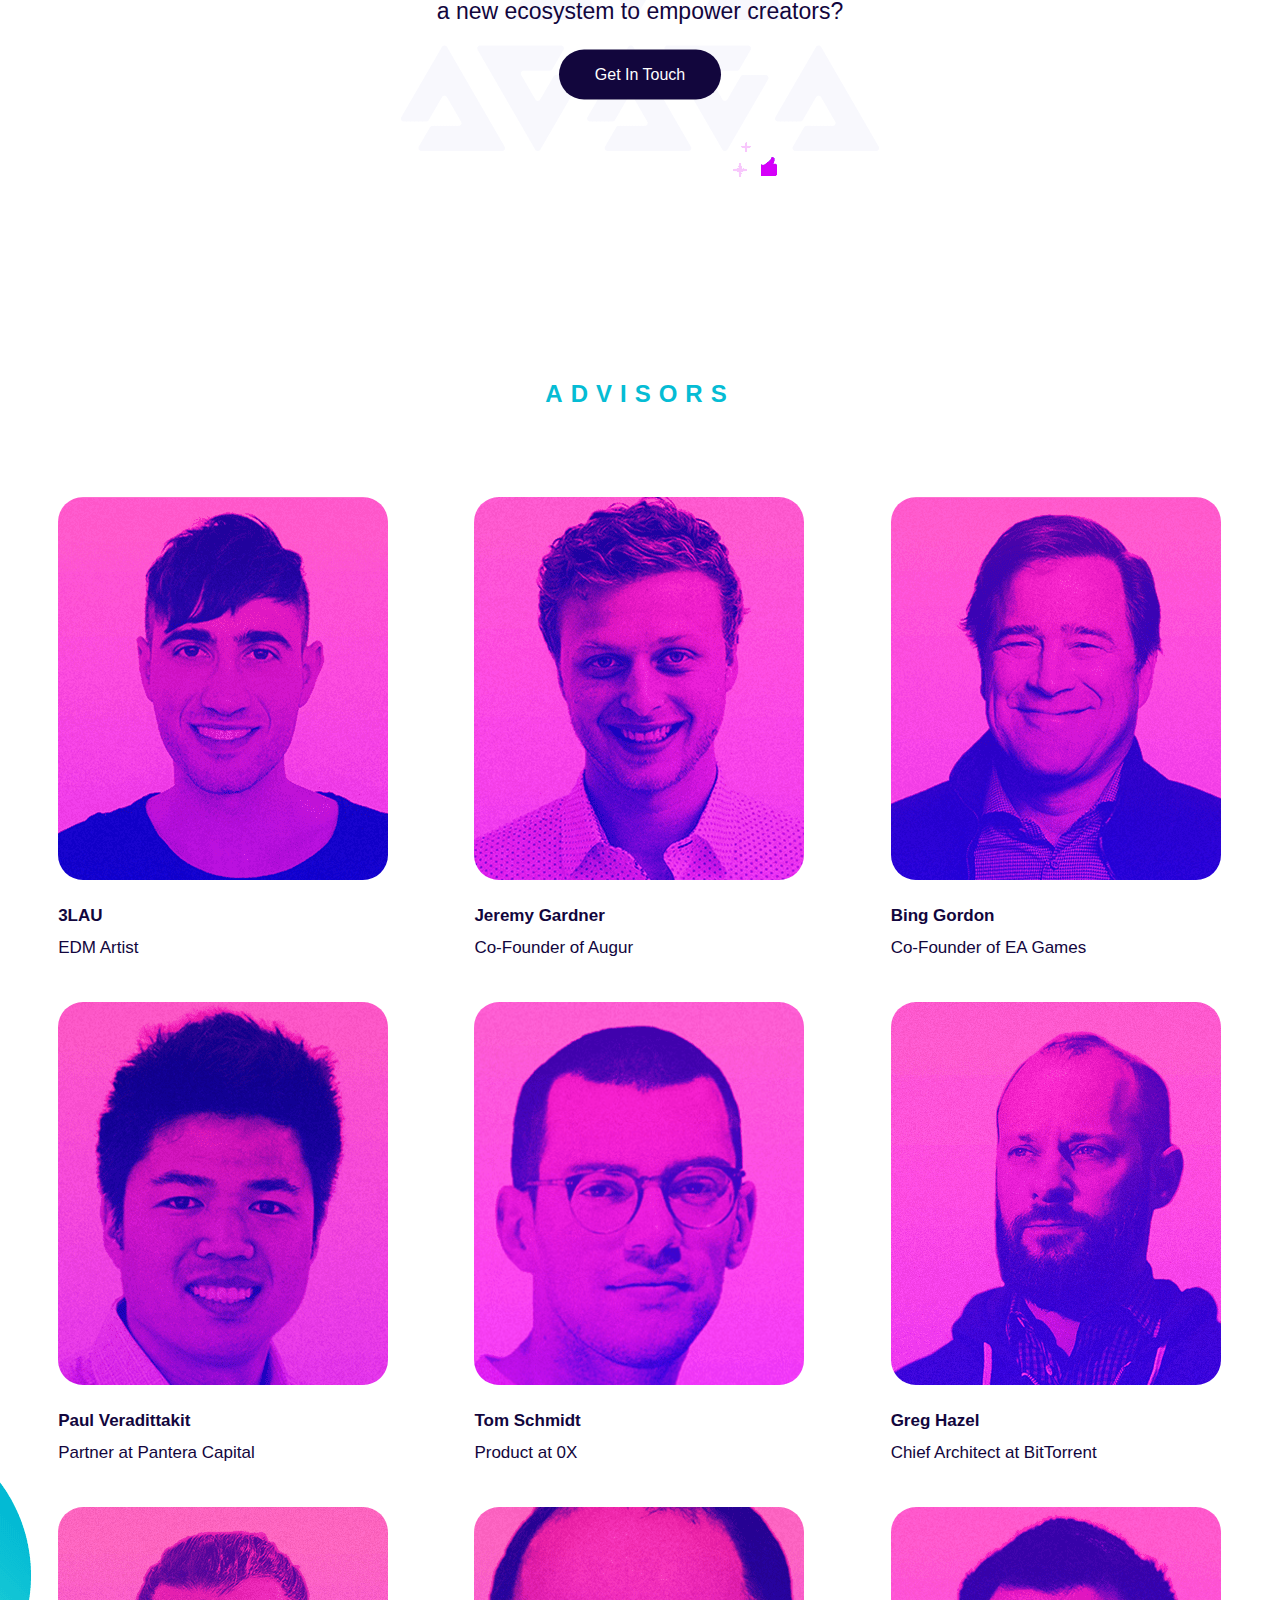
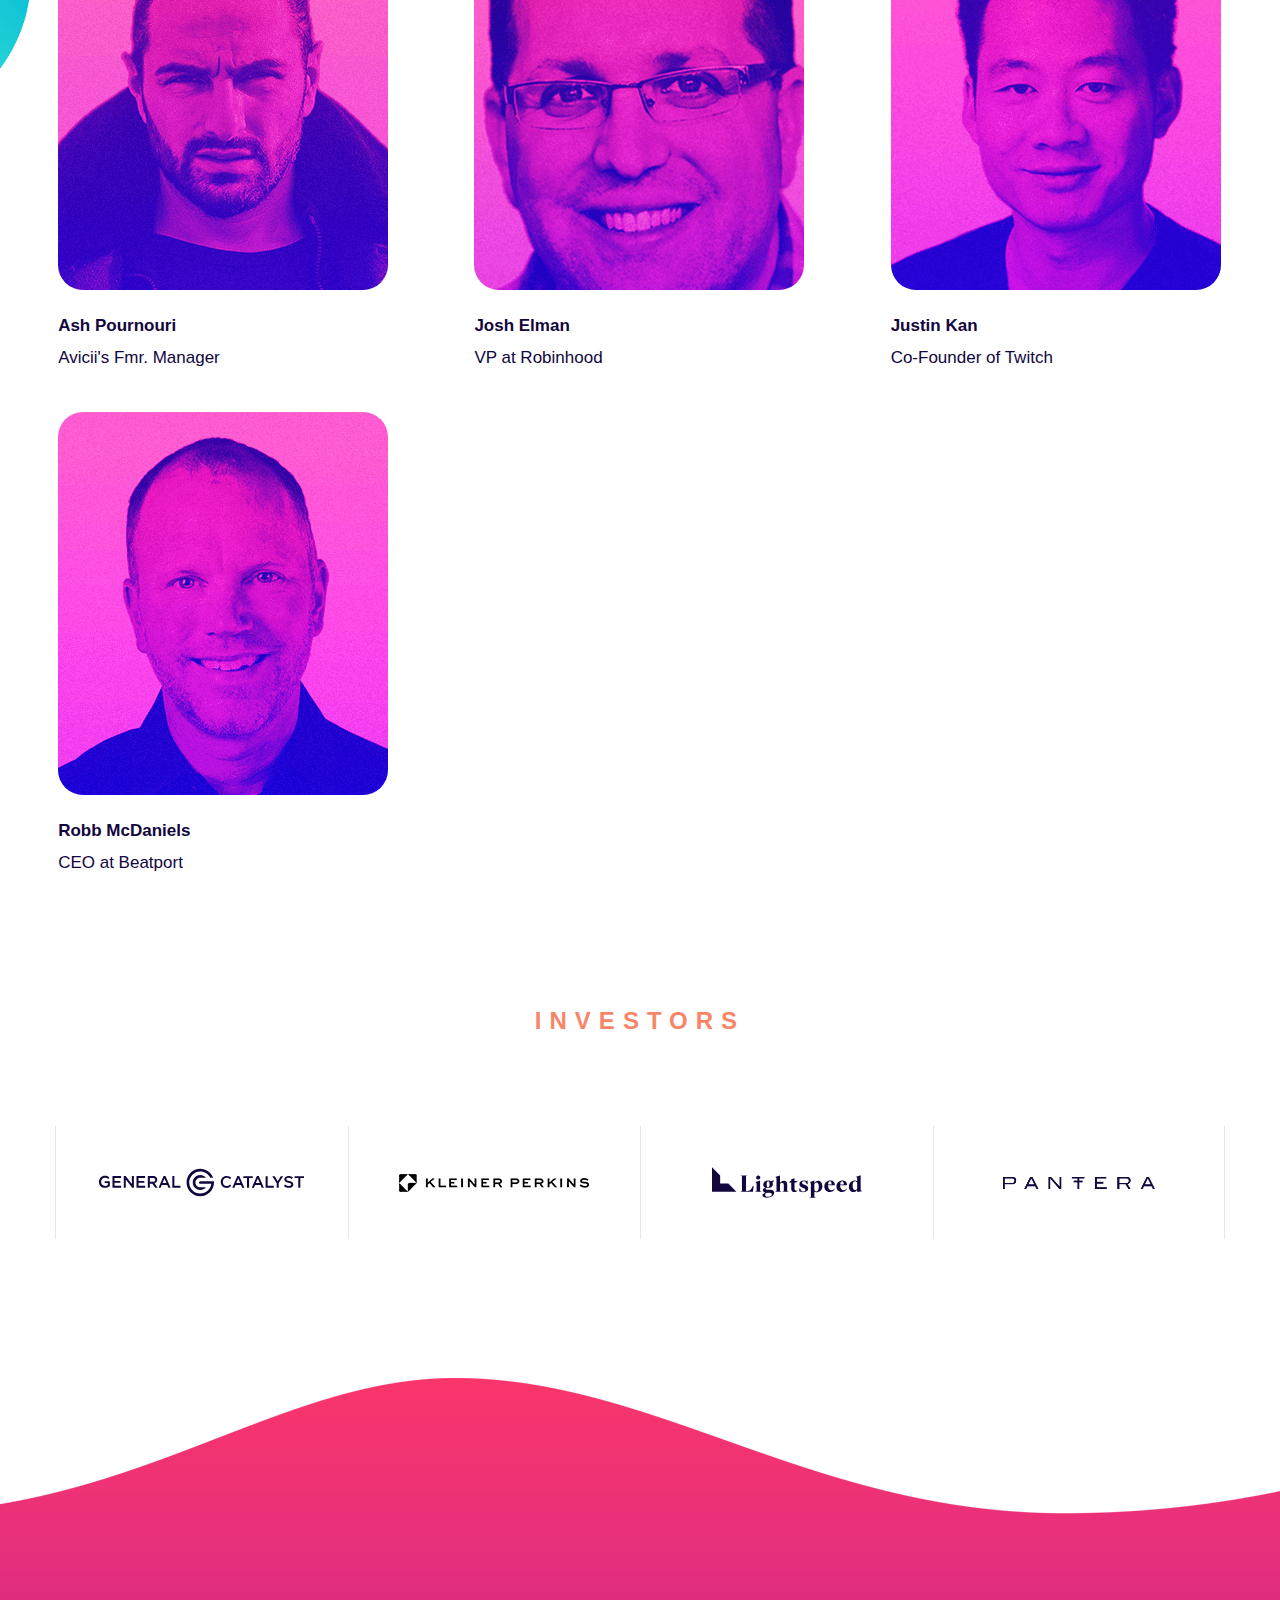
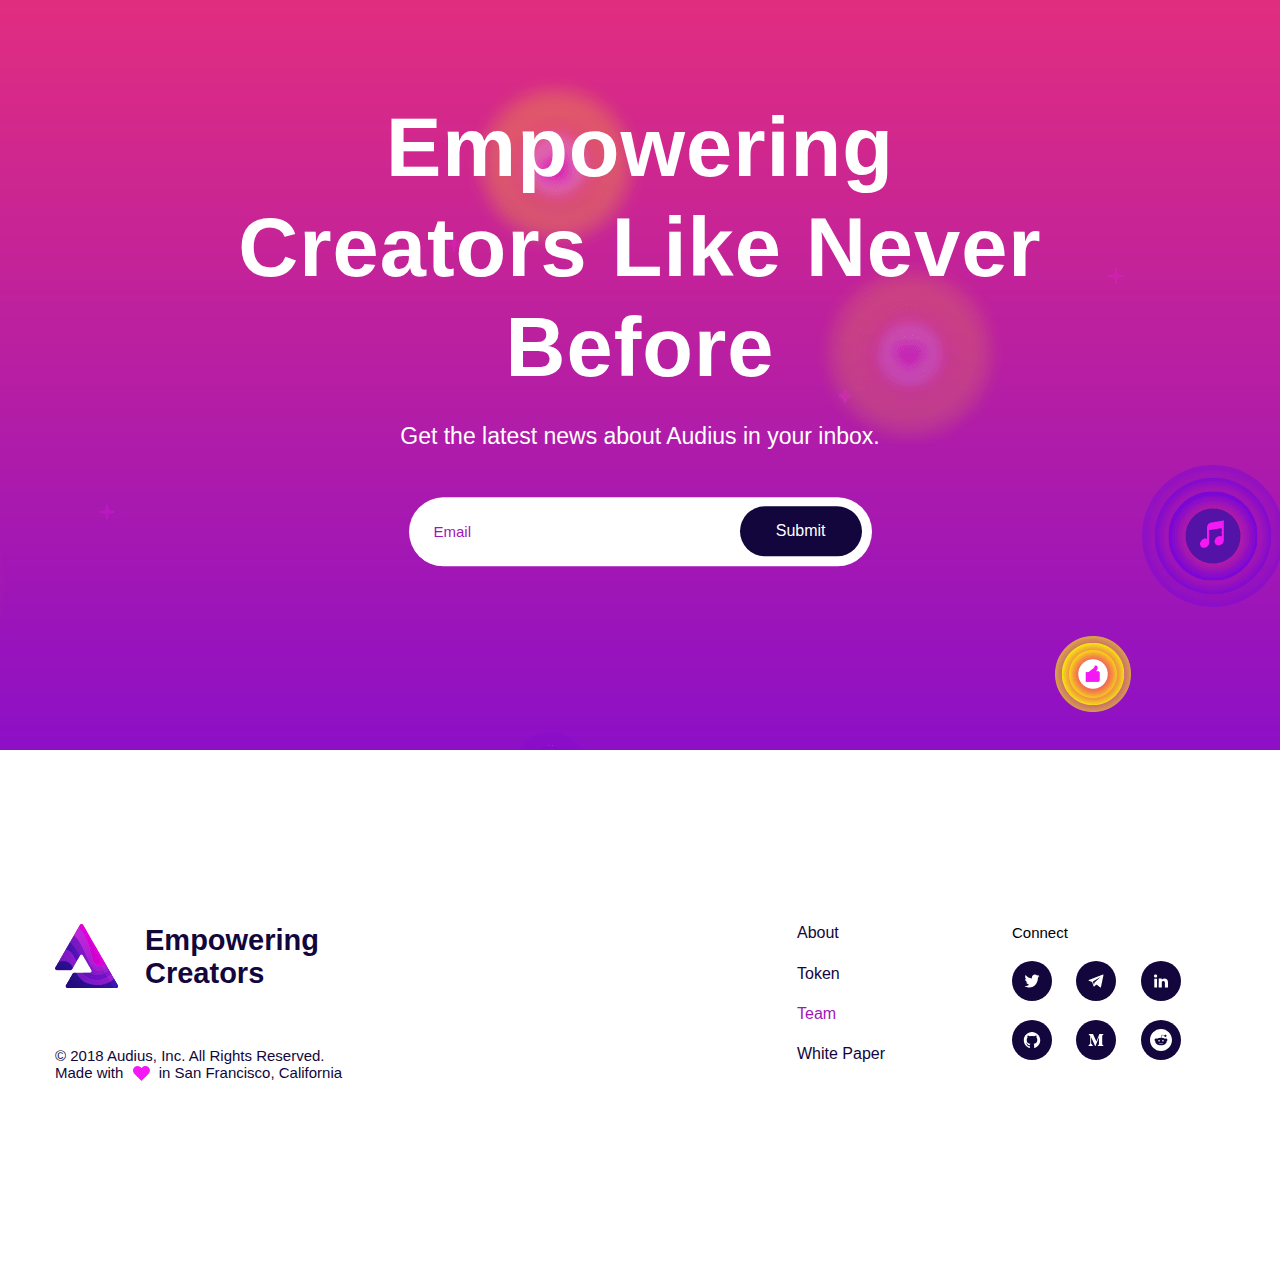
==== commit ead53363: "More site changes" ====
--- a/team.html
+++ b/team.html
@@ -34,6 +34,24 @@
         <!--Main Stylesheet-->
 
         <link rel="stylesheet" href="css/style.min.css">
+
+        <!-- Tags -->
+        <script async src="https://www.googletagmanager.com/gtag/js?id=UA-120325397-1"></script>
+        <script>
+          window.dataLayer = window.dataLayer || [];
+          function gtag(){dataLayer.push(arguments);}
+          gtag('js', new Date());
+
+          gtag('config', 'UA-120325397-1');
+        </script>
+
+        <!-- Google Tag Manager -->
+        <script>(function(w,d,s,l,i){w[l]=w[l]||[];w[l].push({'gtm.start':
+        new Date().getTime(),event:'gtm.js'});var f=d.getElementsByTagName(s)[0],
+        j=d.createElement(s),dl=l!='dataLayer'?'&l='+l:'';j.async=true;j.src=
+        'https://www.googletagmanager.com/gtm.js?id='+i+dl;f.parentNode.insertBefore(j,f);
+        })(window,document,'script','dataLayer','GTM-TBWVXQ3');</script>
+        <!-- End Google Tag Manager -->
 
     </head>
 
@@ -148,7 +166,7 @@
                                 </div>
                                 <div class="description">
                                     <h4 class="name">Ranidu Lankage</h4>
-                                    <h5 class="title">Co-Founder &amp; CEO</h5>
+                                    <h5 class="title">Co-Founder &amp; Chief Executive Officer</h5>
                                     <div class="bio">
                                         <p>Ranidu is a platinum-selling Sri Lankan Pop artist and DJ, formerly signed to Sony. He attended Yale University and co-founded his previous startup Whale/Polly with Justin Kan, co-founder of Twitch. Ranidu has been backed by Y Combinator and other top-tier investors. Ranidu previously held various roles at Lehman Brothers &amp; Google.</p>
                                     </div>
@@ -168,7 +186,7 @@
                                 </div>
                                 <div class="description">
                                     <h4 class="name">Roneil Rumburg</h4>
-                                    <h5 class="title">Co-Founder &amp; CTO</h5>
+                                    <h5 class="title">Co-Founder &amp; Chief Technology Officer</h5>
                                     <div class="bio">
                                         <p>Roneil most recently co-founded Kleiner Perkins' early-stage seed fund. At KP, he was responsible for seed investments into Blockchain and AI companies, including Lightning Labs. Roneil attended Stanford University and previously co-founded a Bitcoin peer to peer payment company called Backslash.</p>
                                     </div>
@@ -188,7 +206,7 @@
                                 </div>
                                 <div class="description">
                                     <h4 class="name">Forrest Browning</h4>
-                                    <h5 class="title">Co-Founder &amp; Head of Product</h5>
+                                    <h5 class="title">Co-Founder &amp; Chief Product Officer</h5>
                                     <div class="bio">
                                         <p>Forrest is a Forbes 30 Under 30 recipient, and most recently was a Co-Founder of StacksWare, an enterprise datacenter management platform started from a Stanford University research project. The company provides analytics at scale for Fortune 500 customers, and was successfully acquired in late 2017.</p>
                                     </div>
@@ -208,9 +226,9 @@
                                 </div>
                                 <div class="description">
                                     <h4 class="name">Sid Sethi</h4>
-                                    <h5 class="title">Founding Engineer</h5>
-                                    <div class="bio">
-                                        <p>Previously at numberFire (acquired by FanDuel). Studied computer engineering at Carnegie Mellon.</p>
+                                    <h5 class="title">Engineer</h5>
+                                    <div class="bio">
+                                        <p>First engineer at Audius, previously at numberFire (acquired by FanDuel). Studied computer engineering at Carnegie Mellon.</p>
                                     </div>
                                 </div>
                             </div>
@@ -258,26 +276,6 @@
                         <div>
                             <div class="person" data-modal="person-modal">
                                 <div class="headshot">
-                                    <a class="person-link" href="https://www.linkedin.com/in/chirath-neranjena-8299241" target="_blank" rel="noopener">
-                                        <svg class="linkedin" viewBox="0 0 30.3 27.8" xmlns="http://www.w3.org/2000/svg">
-                                            <path d="M.8 8.9h5.9v18.9h-5.9zM22.8 8.7c-3.4 0-5.5 1.8-5.9 3.1v-3h-6.6c.1 1.6 0 18.9 0 18.9h6.6v-10.1c0-.6 0-1.1.1-1.5.5-1.1 1.4-2.3 3.2-2.3 2.3 0 3.3 1.7 3.3 4.3v9.8h6.7v-10.6c.1-5.9-3.2-8.6-7.4-8.6zM3.6 0c-2.2 0-3.6 1.4-3.6 3.3 0 1.8 1.4 3.3 3.5 3.3 2.2 0 3.6-1.4 3.6-3.3s-1.3-3.3-3.5-3.3z"/>
-                                        </svg>
-                                        <span>LinkedIn</span>
-                                    </a>
-                                    <img class="photo" src="img/chirath-neranjena.png" alt="Photo of Chirath Neranjena">
-                                </div>
-                                <div class="description">
-                                    <h4 class="name">Chirath Neranjena</h4>
-                                    <h5 class="title">Head of Research</h5>
-                                    <div class="bio">
-                                        <p>Previously at Google X: The Moonshot Factory. Studied aeronautics at Caltech.</p>
-                                    </div>
-                                </div>
-                            </div>
-                        </div>
-                        <div>
-                            <div class="person" data-modal="person-modal">
-                                <div class="headshot">
                                     <a class="person-link" href="https://www.linkedin.com/in/christina-rowland-19085a58" target="_blank" rel="noopener">
                                         <svg class="linkedin" viewBox="0 0 30.3 27.8" xmlns="http://www.w3.org/2000/svg">
                                             <path d="M.8 8.9h5.9v18.9h-5.9zM22.8 8.7c-3.4 0-5.5 1.8-5.9 3.1v-3h-6.6c.1 1.6 0 18.9 0 18.9h6.6v-10.1c0-.6 0-1.1.1-1.5.5-1.1 1.4-2.3 3.2-2.3 2.3 0 3.3 1.7 3.3 4.3v9.8h6.7v-10.6c.1-5.9-3.2-8.6-7.4-8.6zM3.6 0c-2.2 0-3.6 1.4-3.6 3.3 0 1.8 1.4 3.3 3.5 3.3 2.2 0 3.6-1.4 3.6-3.3s-1.3-3.3-3.5-3.3z"/>
@@ -308,7 +306,7 @@
                                 </div>
                                 <div class="description">
                                     <h4 class="name">Dheeraj Manjunath</h4>
-                                    <h5 class="title">Senior Engineer</h5>
+                                    <h5 class="title">Head of Engineering</h5>
                                     <div class="bio">
                                         <p>Previously Co-Founder &amp; Director of Engineering at Triblio. Studied computer engineering at VCU.</p>
                                     </div>
@@ -351,6 +349,46 @@
                                     <h5 class="title">Marketing</h5>
                                     <div class="bio">
                                         <p>Owner of Mr. Progress marketing and advertising firm. Studied management science &amp; engineering at Stanford University.</p>
+                                    </div>
+                                </div>
+                            </div>
+                        </div>
+                        <div>
+                            <div class="person" data-modal="person-modal">
+                                <div class="headshot">
+                                    <a class="person-link" href="https://www.linkedin.com/in/jacobsonraymond" target="_blank" rel="noopener">
+                                        <svg class="linkedin" viewBox="0 0 30.3 27.8" xmlns="http://www.w3.org/2000/svg">
+                                            <path d="M.8 8.9h5.9v18.9h-5.9zM22.8 8.7c-3.4 0-5.5 1.8-5.9 3.1v-3h-6.6c.1 1.6 0 18.9 0 18.9h6.6v-10.1c0-.6 0-1.1.1-1.5.5-1.1 1.4-2.3 3.2-2.3 2.3 0 3.3 1.7 3.3 4.3v9.8h6.7v-10.6c.1-5.9-3.2-8.6-7.4-8.6zM3.6 0c-2.2 0-3.6 1.4-3.6 3.3 0 1.8 1.4 3.3 3.5 3.3 2.2 0 3.6-1.4 3.6-3.3s-1.3-3.3-3.5-3.3z"/>
+                                        </svg>
+                                        <span>LinkedIn</span>
+                                    </a>
+                                    <img class="photo" src="img/ray-jacobson.png" alt="Photo of Raymond Jacobson">
+                                </div>
+                                <div class="description">
+                                    <h4 class="name">Ray Jacobson</h4>
+                                    <h5 class="title">Engineer</h5>
+                                    <div class="bio">
+                                        <p>Previously at Google, developing smart features on the Gmail Intelligence team. Studied computer science at Rensselaer Polytechnic Institute (RPI).</p>
+                                    </div>
+                                </div>
+                            </div>
+                        </div>
+                        <div>
+                            <div class="person" data-modal="person-modal">
+                                <div class="headshot">
+                                    <a class="person-link" href="https://www.linkedin.com/in/josephwhan" target="_blank" rel="noopener">
+                                        <svg class="linkedin" viewBox="0 0 30.3 27.8" xmlns="http://www.w3.org/2000/svg">
+                                            <path d="M.8 8.9h5.9v18.9h-5.9zM22.8 8.7c-3.4 0-5.5 1.8-5.9 3.1v-3h-6.6c.1 1.6 0 18.9 0 18.9h6.6v-10.1c0-.6 0-1.1.1-1.5.5-1.1 1.4-2.3 3.2-2.3 2.3 0 3.3 1.7 3.3 4.3v9.8h6.7v-10.6c.1-5.9-3.2-8.6-7.4-8.6zM3.6 0c-2.2 0-3.6 1.4-3.6 3.3 0 1.8 1.4 3.3 3.5 3.3 2.2 0 3.6-1.4 3.6-3.3s-1.3-3.3-3.5-3.3z"/>
+                                        </svg>
+                                        <span>LinkedIn</span>
+                                    </a>
+                                    <img class="photo" src="img/joey-lee.png" alt="Photo of Joey Lee">
+                                </div>
+                                <div class="description">
+                                    <h4 class="name">Joey Lee</h4>
+                                    <h5 class="title">Engineer</h5>
+                                    <div class="bio">
+                                        <p>Previously at CollegeAI. Studied computer engineering at Rensselaer Polytechnic Institute (RPI).</p>
                                     </div>
                                 </div>
                             </div>
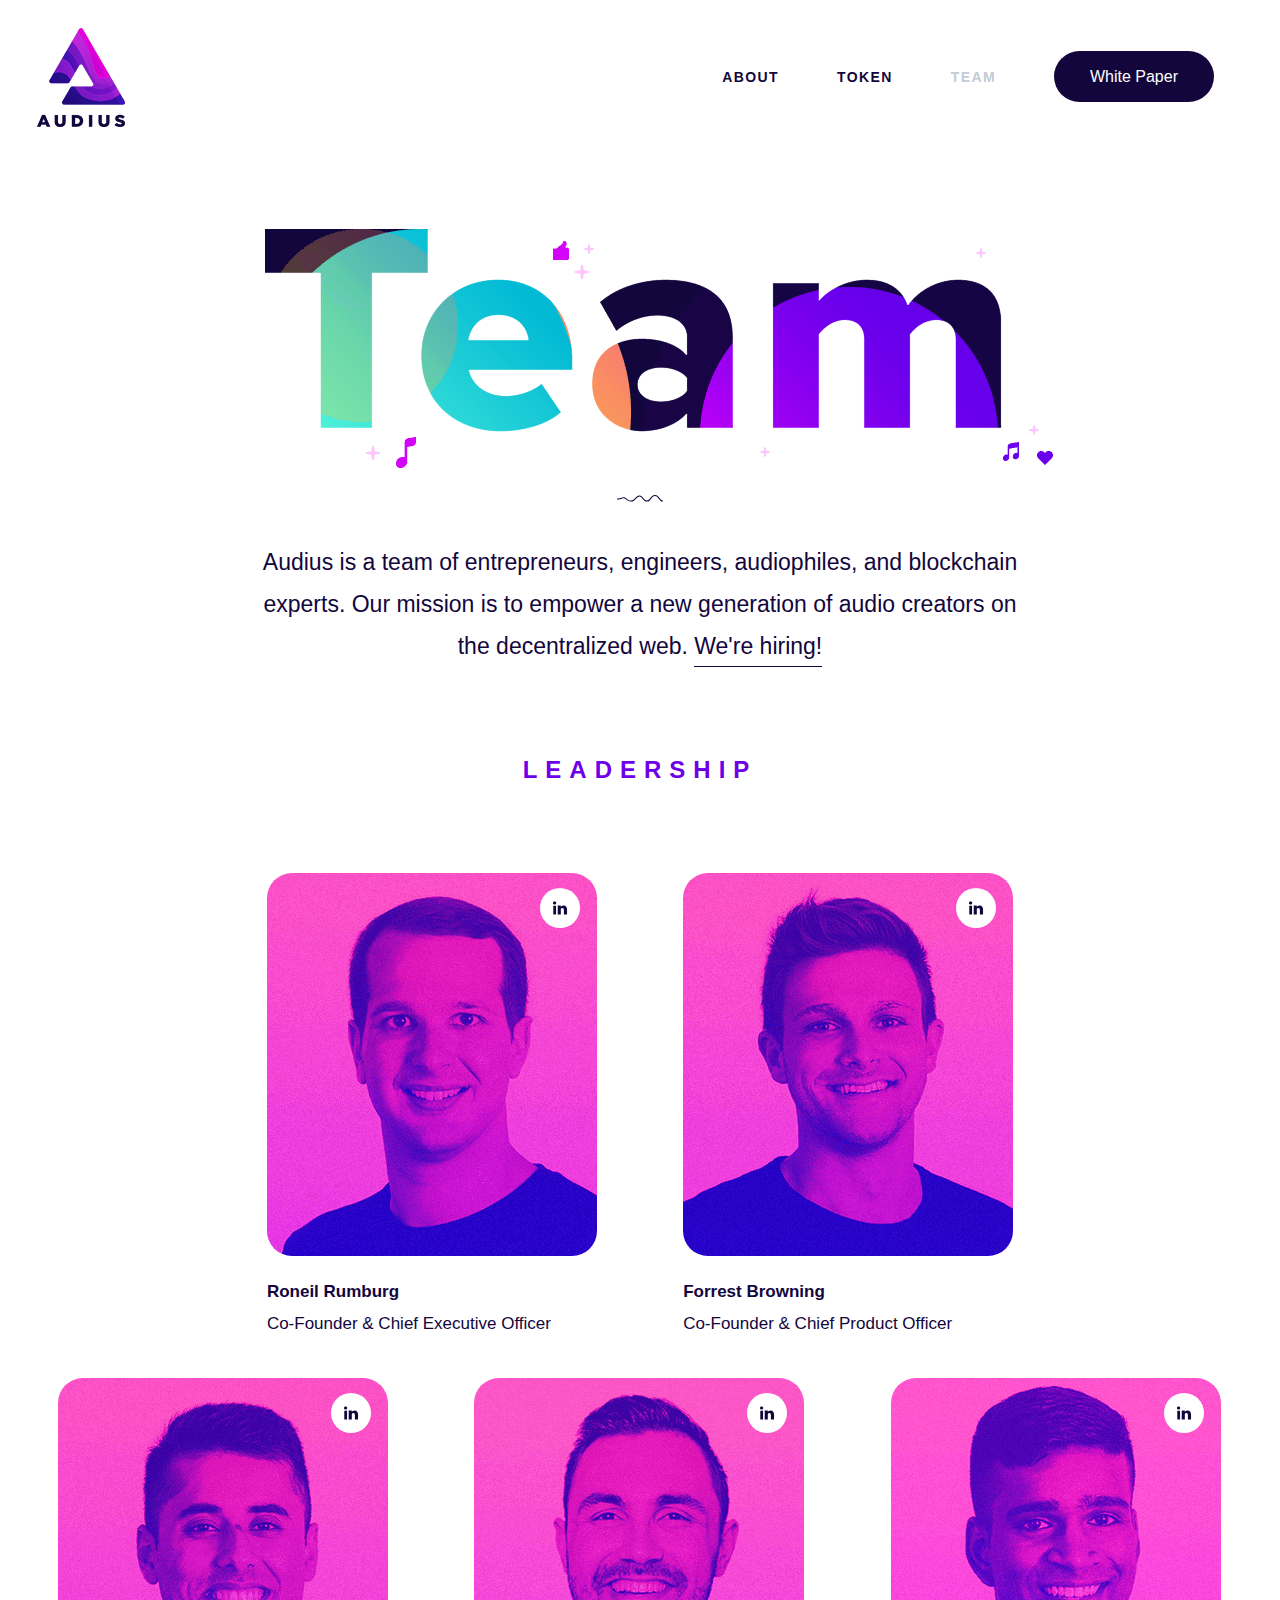
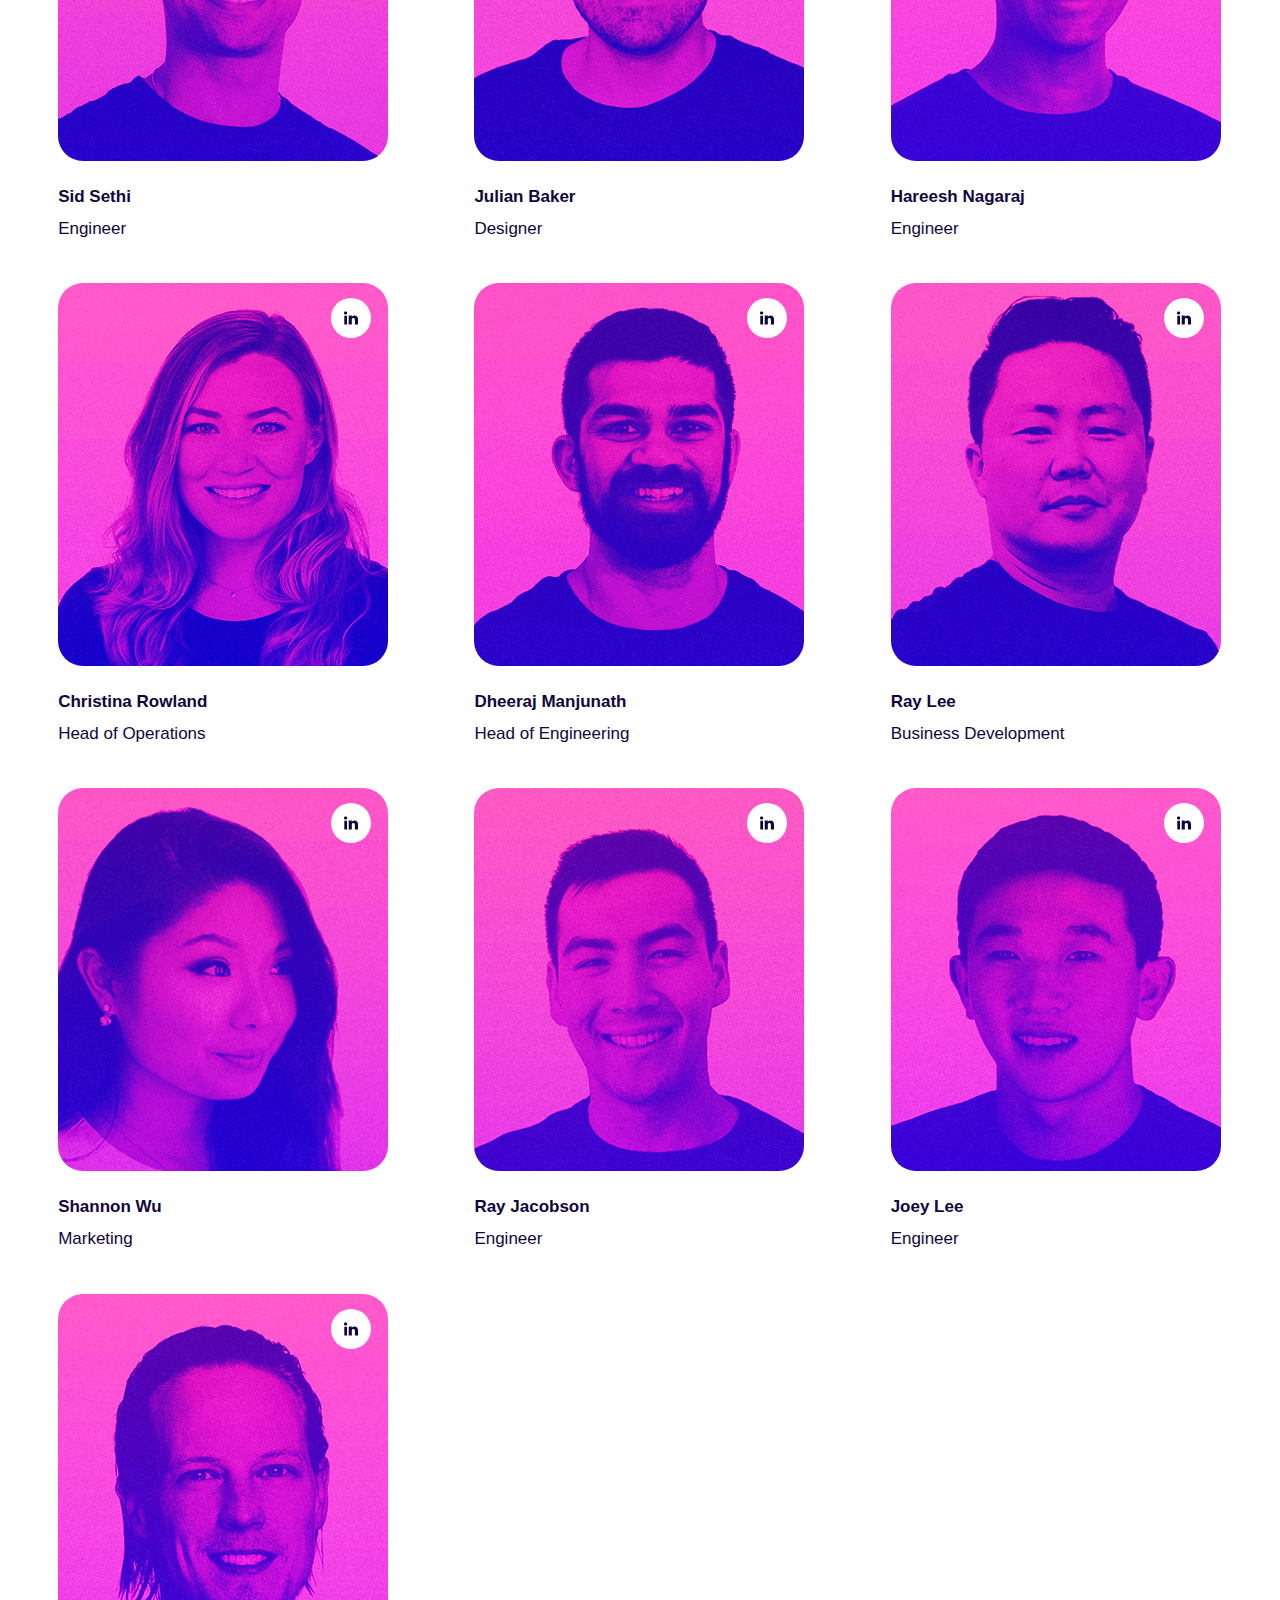
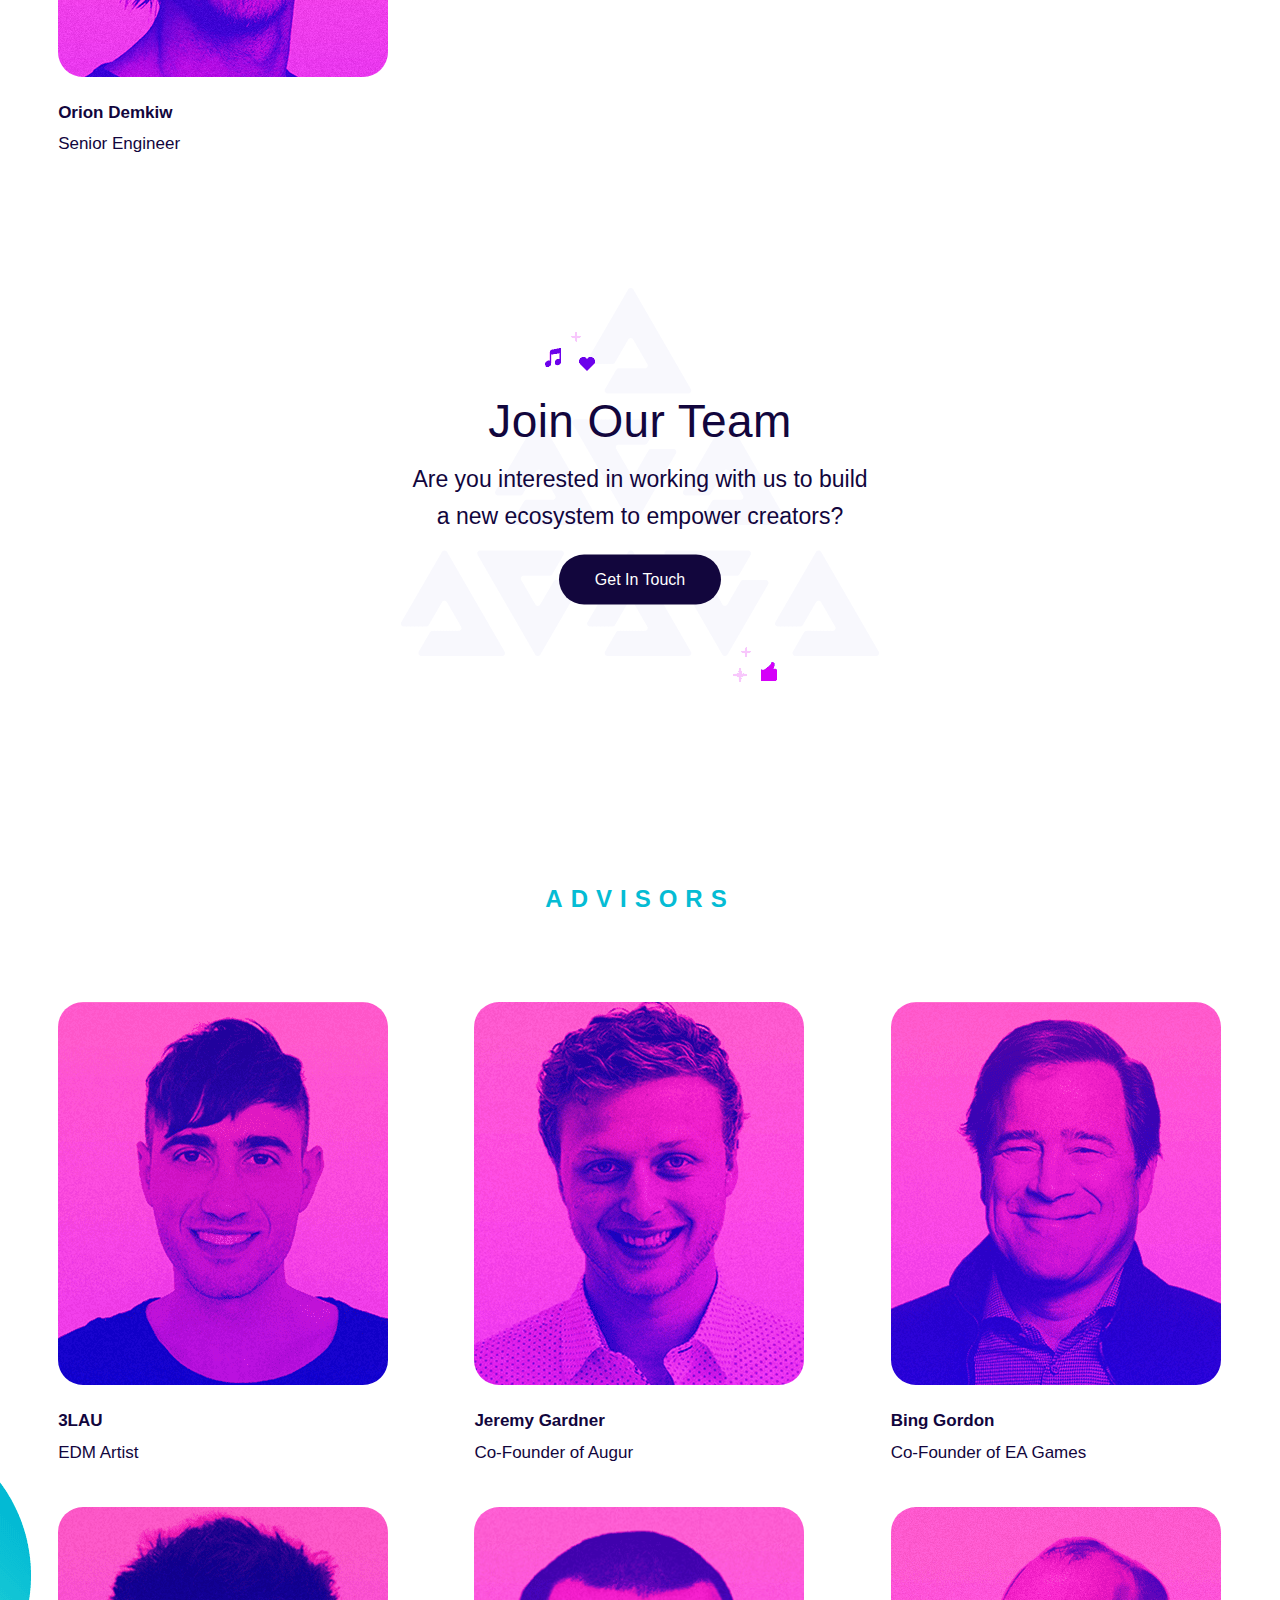
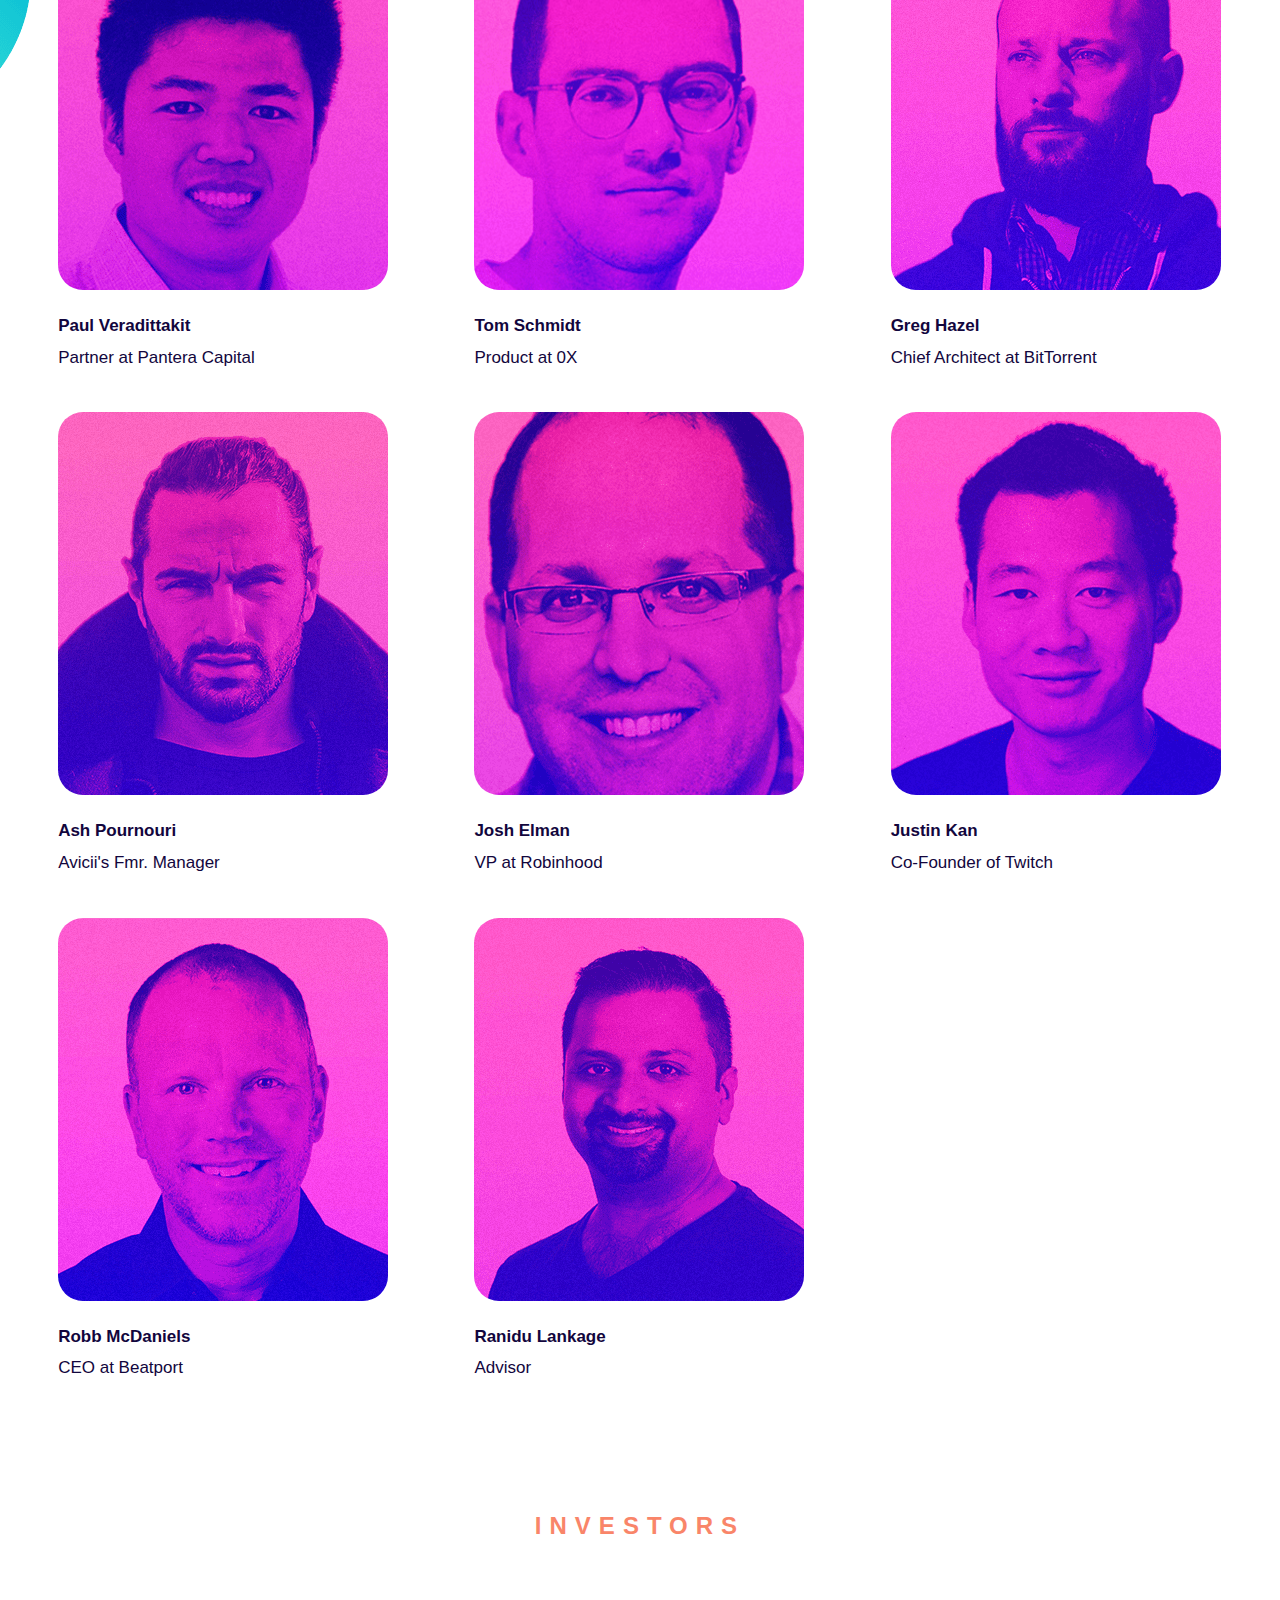
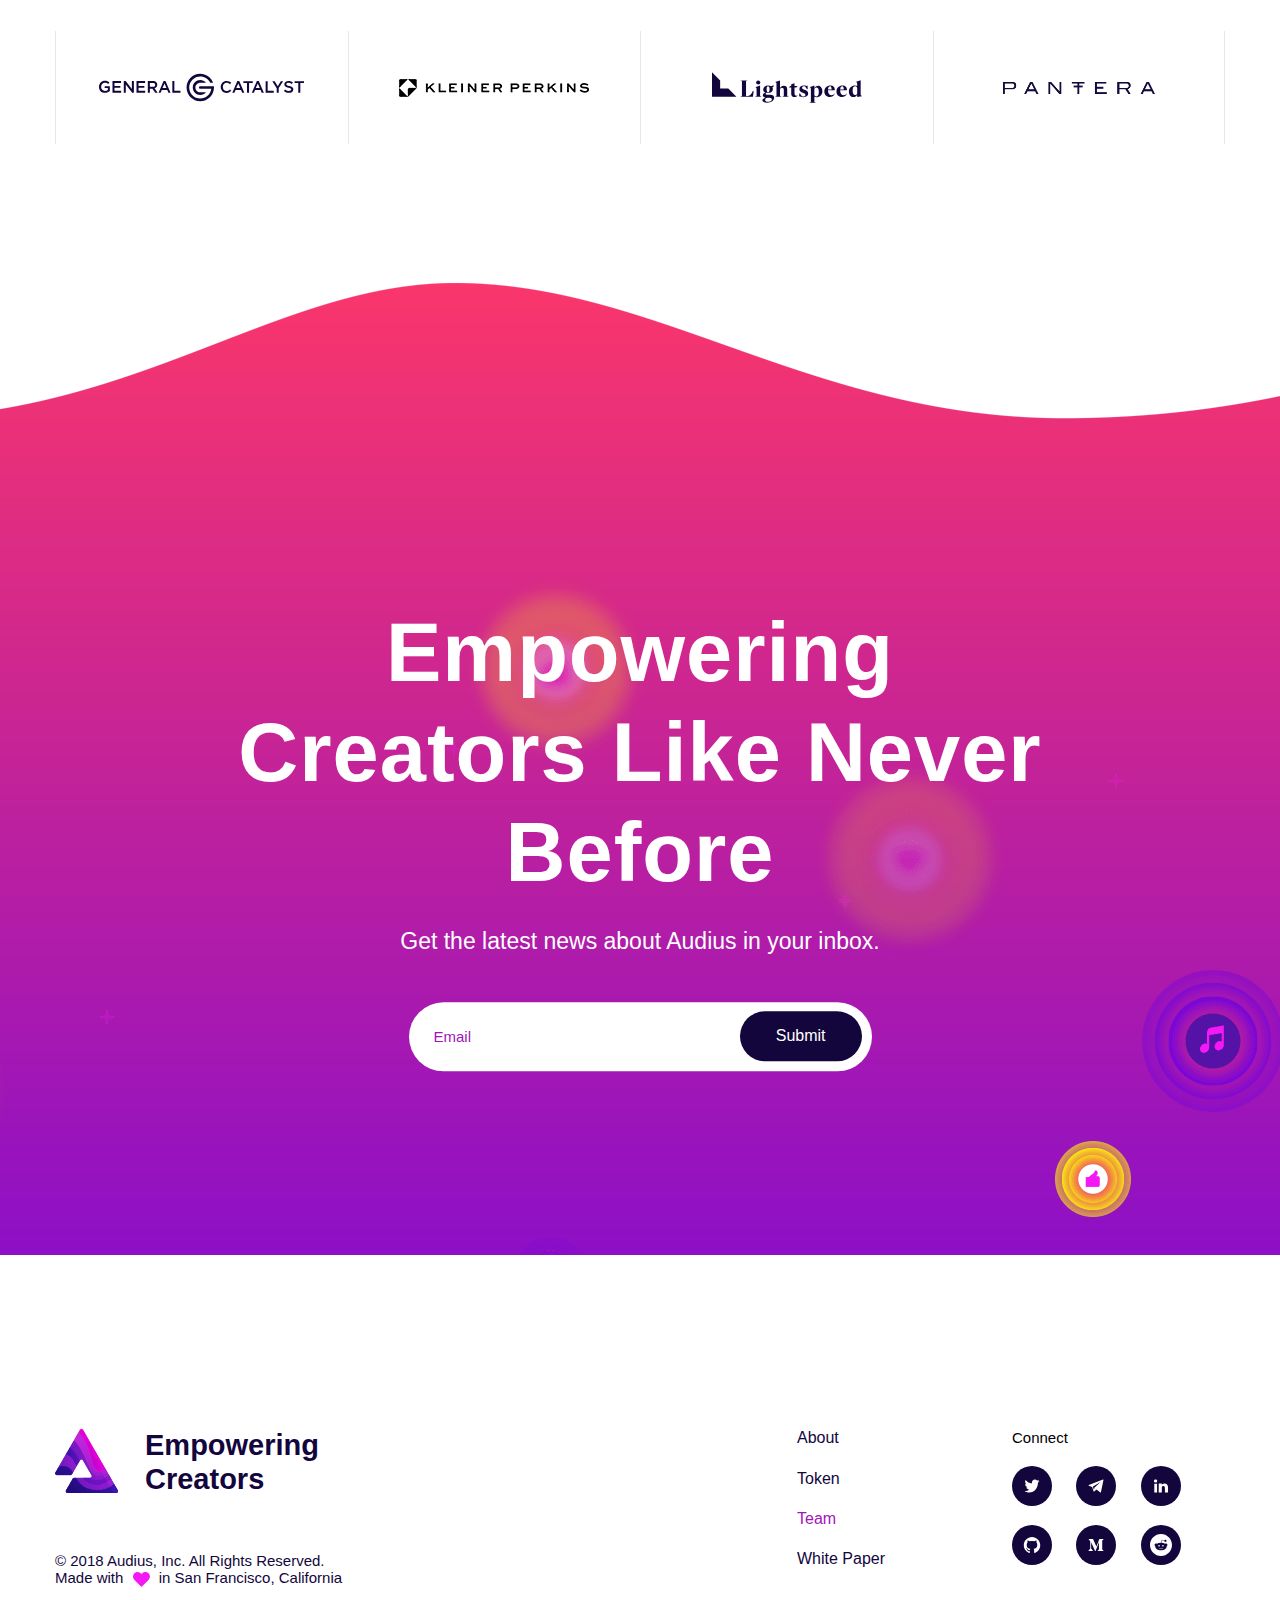
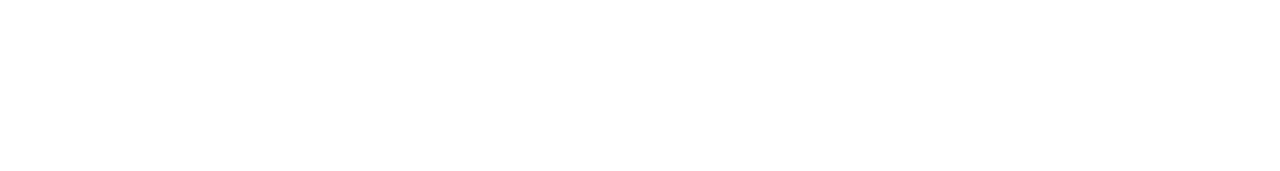
==== commit 6e1808a2: "Team Updates" ====
--- a/team.html
+++ b/team.html
@@ -34,6 +34,7 @@
         <!--Main Stylesheet-->
 
         <link rel="stylesheet" href="css/style.min.css">
+        <link rel="stylesheet" href="css/style-team-changes.css">
 
         <!-- Tags -->
         <script async src="https://www.googletagmanager.com/gtag/js?id=UA-120325397-1"></script>
@@ -152,41 +153,21 @@
                     <div class="header">
                         <h2>Leadership</h2>
                     </div>
-                    <div class="row three-columns">
-                        <div>
-                            <div class="person" data-modal="person-modal">
-                                <div class="headshot">
-                                    <a class="person-link" href="https://www.linkedin.com/in/ranidulankage" target="_blank" rel="noopener">
-                                        <svg class="linkedin" viewBox="0 0 30.3 27.8" xmlns="http://www.w3.org/2000/svg">
-                                            <path d="M.8 8.9h5.9v18.9h-5.9zM22.8 8.7c-3.4 0-5.5 1.8-5.9 3.1v-3h-6.6c.1 1.6 0 18.9 0 18.9h6.6v-10.1c0-.6 0-1.1.1-1.5.5-1.1 1.4-2.3 3.2-2.3 2.3 0 3.3 1.7 3.3 4.3v9.8h6.7v-10.6c.1-5.9-3.2-8.6-7.4-8.6zM3.6 0c-2.2 0-3.6 1.4-3.6 3.3 0 1.8 1.4 3.3 3.5 3.3 2.2 0 3.6-1.4 3.6-3.3s-1.3-3.3-3.5-3.3z"/>
-                                        </svg>
-                                        <span>LinkedIn</span>
-                                    </a>
-                                    <img class="photo" src="img/ranidu-lankage.png" alt="Photo of Ranidu Lankage">
-                                </div>
-                                <div class="description">
-                                    <h4 class="name">Ranidu Lankage</h4>
+                    <div class="row two-columns three-columns leadership">
+                        <div>
+                            <div class="person" data-modal="person-modal">
+                                <div class="headshot">
+                                    <a class="person-link" href="https://www.linkedin.com/in/roneilr" target="_blank" rel="noopener">
+                                        <svg class="linkedin" viewBox="0 0 30.3 27.8" xmlns="http://www.w3.org/2000/svg">
+                                            <path d="M.8 8.9h5.9v18.9h-5.9zM22.8 8.7c-3.4 0-5.5 1.8-5.9 3.1v-3h-6.6c.1 1.6 0 18.9 0 18.9h6.6v-10.1c0-.6 0-1.1.1-1.5.5-1.1 1.4-2.3 3.2-2.3 2.3 0 3.3 1.7 3.3 4.3v9.8h6.7v-10.6c.1-5.9-3.2-8.6-7.4-8.6zM3.6 0c-2.2 0-3.6 1.4-3.6 3.3 0 1.8 1.4 3.3 3.5 3.3 2.2 0 3.6-1.4 3.6-3.3s-1.3-3.3-3.5-3.3z"/>
+                                        </svg>
+                                        <span>LinkedIn</span>
+                                    </a>
+                                    <img class="photo" src="img/roneil-rumburg.png" alt="Photo of Ronell Rumburg">
+                                </div>
+                                <div class="description">
+                                    <h4 class="name">Roneil Rumburg</h4>
                                     <h5 class="title">Co-Founder &amp; Chief Executive Officer</h5>
-                                    <div class="bio">
-                                        <p>Ranidu is a platinum-selling Sri Lankan Pop artist and DJ, formerly signed to Sony. He attended Yale University and co-founded his previous startup Whale/Polly with Justin Kan, co-founder of Twitch. Ranidu has been backed by Y Combinator and other top-tier investors. Ranidu previously held various roles at Lehman Brothers &amp; Google.</p>
-                                    </div>
-                                </div>
-                            </div>
-                        </div>
-                        <div>
-                            <div class="person" data-modal="person-modal">
-                                <div class="headshot">
-                                    <a class="person-link" href="https://www.linkedin.com/in/roneilr" target="_blank" rel="noopener">
-                                        <svg class="linkedin" viewBox="0 0 30.3 27.8" xmlns="http://www.w3.org/2000/svg">
-                                            <path d="M.8 8.9h5.9v18.9h-5.9zM22.8 8.7c-3.4 0-5.5 1.8-5.9 3.1v-3h-6.6c.1 1.6 0 18.9 0 18.9h6.6v-10.1c0-.6 0-1.1.1-1.5.5-1.1 1.4-2.3 3.2-2.3 2.3 0 3.3 1.7 3.3 4.3v9.8h6.7v-10.6c.1-5.9-3.2-8.6-7.4-8.6zM3.6 0c-2.2 0-3.6 1.4-3.6 3.3 0 1.8 1.4 3.3 3.5 3.3 2.2 0 3.6-1.4 3.6-3.3s-1.3-3.3-3.5-3.3z"/>
-                                        </svg>
-                                        <span>LinkedIn</span>
-                                    </a>
-                                    <img class="photo" src="img/roneil-rumburg.png" alt="Photo of Ronell Rumburg">
-                                </div>
-                                <div class="description">
-                                    <h4 class="name">Roneil Rumburg</h4>
-                                    <h5 class="title">Co-Founder &amp; Chief Technology Officer</h5>
                                     <div class="bio">
                                         <p>Roneil most recently co-founded Kleiner Perkins' early-stage seed fund. At KP, he was responsible for seed investments into Blockchain and AI companies, including Lightning Labs. Roneil attended Stanford University and previously co-founded a Bitcoin peer to peer payment company called Backslash.</p>
                                     </div>
@@ -213,6 +194,8 @@
                                 </div>
                             </div>
                         </div>
+                    </div>
+                    <div class="row three-columns">
                         <div>
                             <div class="person" data-modal="person-modal">
                                 <div class="headshot">
@@ -246,7 +229,7 @@
                                 </div>
                                 <div class="description">
                                     <h4 class="name">Julian Baker</h4>
-                                    <h5 class="title">Design</h5>
+                                    <h5 class="title">Designer</h5>
                                     <div class="bio">
                                         <p>Previously owner of Yellow Pencil Design and lead graphic designer at Rival Sign Company &amp; GI-Graphics.</p>
                                     </div>
@@ -389,6 +372,26 @@
                                     <h5 class="title">Engineer</h5>
                                     <div class="bio">
                                         <p>Previously at CollegeAI. Studied computer engineering at Rensselaer Polytechnic Institute (RPI).</p>
+                                    </div>
+                                </div>
+                            </div>
+                        </div>
+                        <div>
+                            <div class="person" data-modal="person-modal">
+                                <div class="headshot">
+                                    <a class="person-link" href="https://github.com/endline" target="_blank" rel="noopener">
+                                        <svg class="linkedin" viewBox="0 0 30.3 27.8" xmlns="http://www.w3.org/2000/svg">
+                                            <path d="M.8 8.9h5.9v18.9h-5.9zM22.8 8.7c-3.4 0-5.5 1.8-5.9 3.1v-3h-6.6c.1 1.6 0 18.9 0 18.9h6.6v-10.1c0-.6 0-1.1.1-1.5.5-1.1 1.4-2.3 3.2-2.3 2.3 0 3.3 1.7 3.3 4.3v9.8h6.7v-10.6c.1-5.9-3.2-8.6-7.4-8.6zM3.6 0c-2.2 0-3.6 1.4-3.6 3.3 0 1.8 1.4 3.3 3.5 3.3 2.2 0 3.6-1.4 3.6-3.3s-1.3-3.3-3.5-3.3z"/>
+                                        </svg>
+                                        <span>LinkedIn</span>
+                                    </a>
+                                    <img class="photo" src="img/orion-demkiw.png" alt="Photo of Orion Demkiw">
+                                </div>
+                                <div class="description">
+                                    <h4 class="name">Orion Demkiw</h4>
+                                    <h5 class="title">Senior Engineer</h5>
+                                    <div class="bio">
+                                        <p>Prior to joining Audius, Orion was VP of Engineering at Beatport.</p>
                                     </div>
                                 </div>
                             </div>
@@ -543,6 +546,18 @@
                                 <div class="description">
                                     <h4 class="name">Robb McDaniels</h4>
                                     <h5 class="title">CEO at Beatport</h5>
+                                    <div class="bio"></div>
+                                </div>
+                            </div>
+                        </div>
+                        <div>
+                            <div class="person" data-modal="person-modal">
+                                <div class="headshot">
+                                    <img class="photo" src="img/ranidu-lankage.png" alt="Photo of Ranidu Lankage">
+                                </div>
+                                <div class="description">
+                                    <h4 class="name">Ranidu Lankage</h4>
+                                    <h5 class="title">Advisor</h5>
                                     <div class="bio"></div>
                                 </div>
                             </div>
--- a/css/style-team-changes.css
+++ b/css/style-team-changes.css
@@ -0,0 +1,9 @@
+.leadership {
+
+}
+
+@media screen and (min-width: 1020px) {
+  .row.two-columns.leadership {
+    justify-content: center !important;
+  }
+}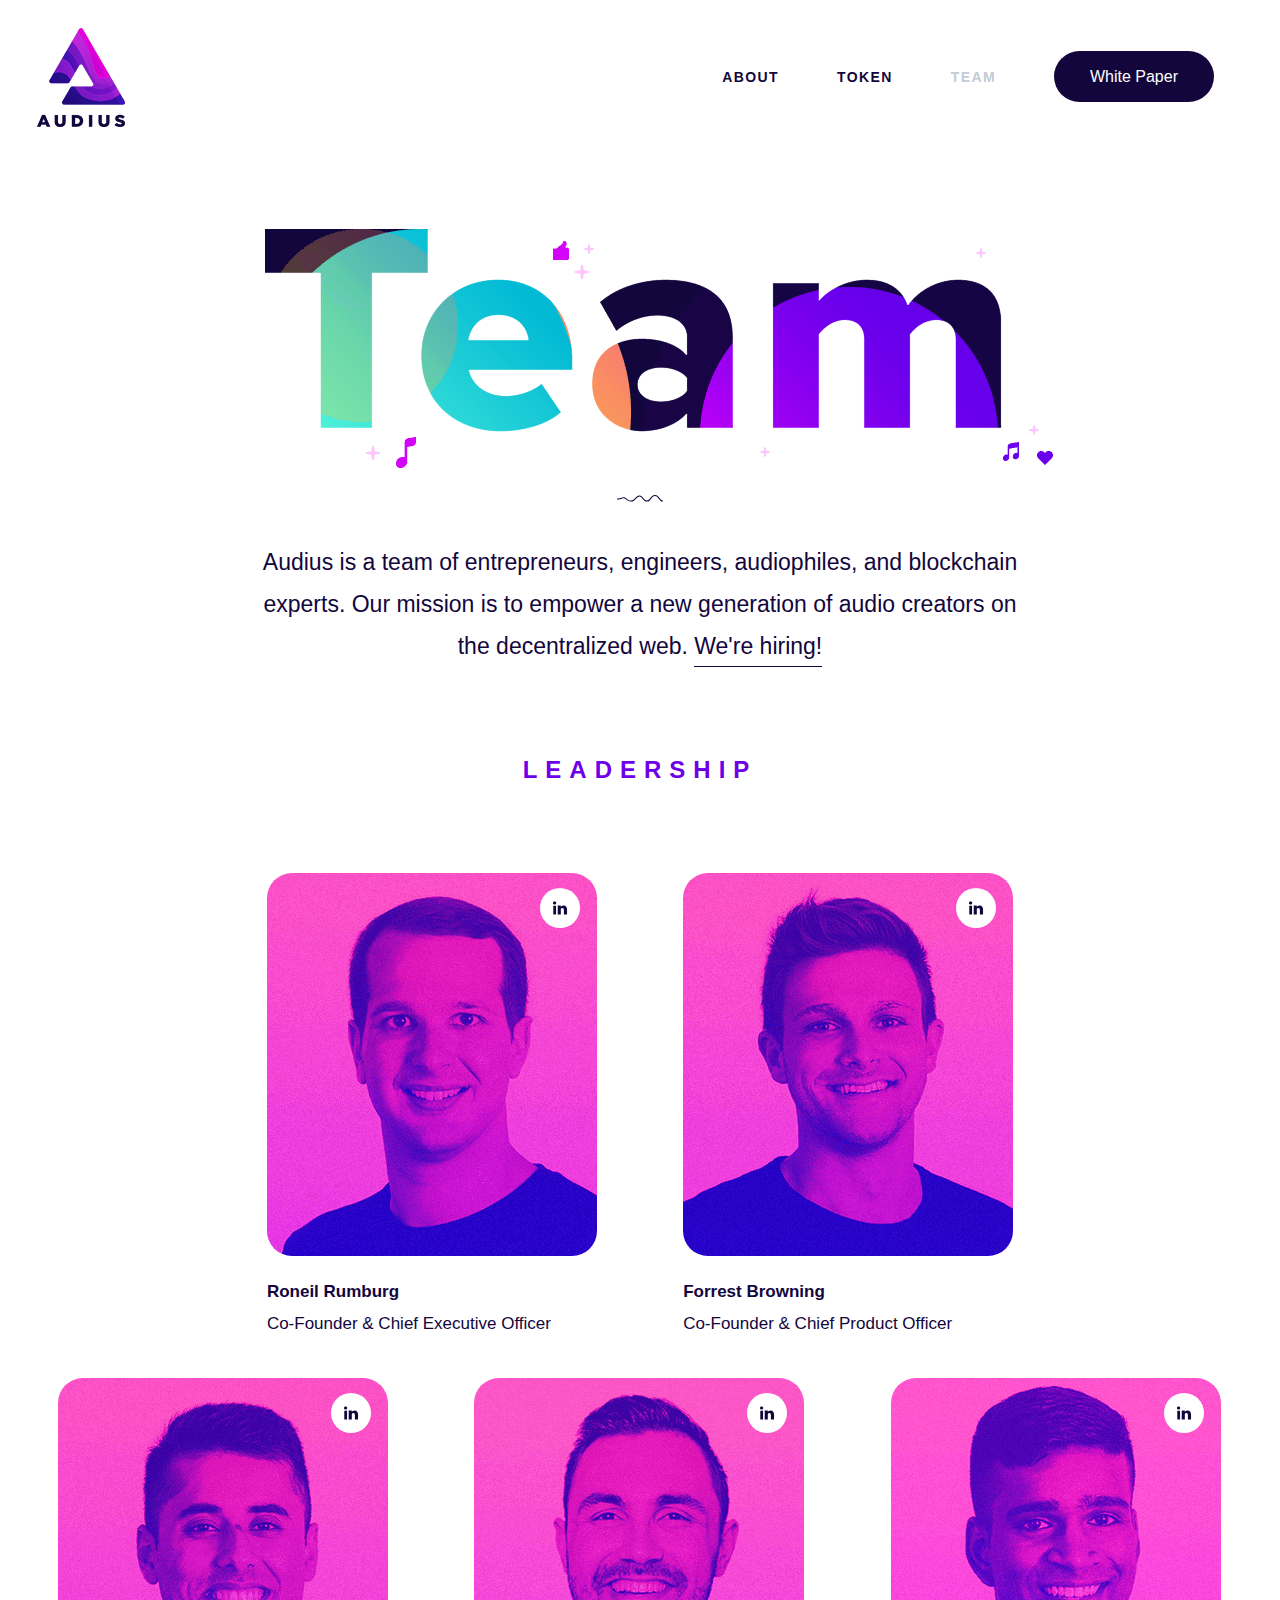
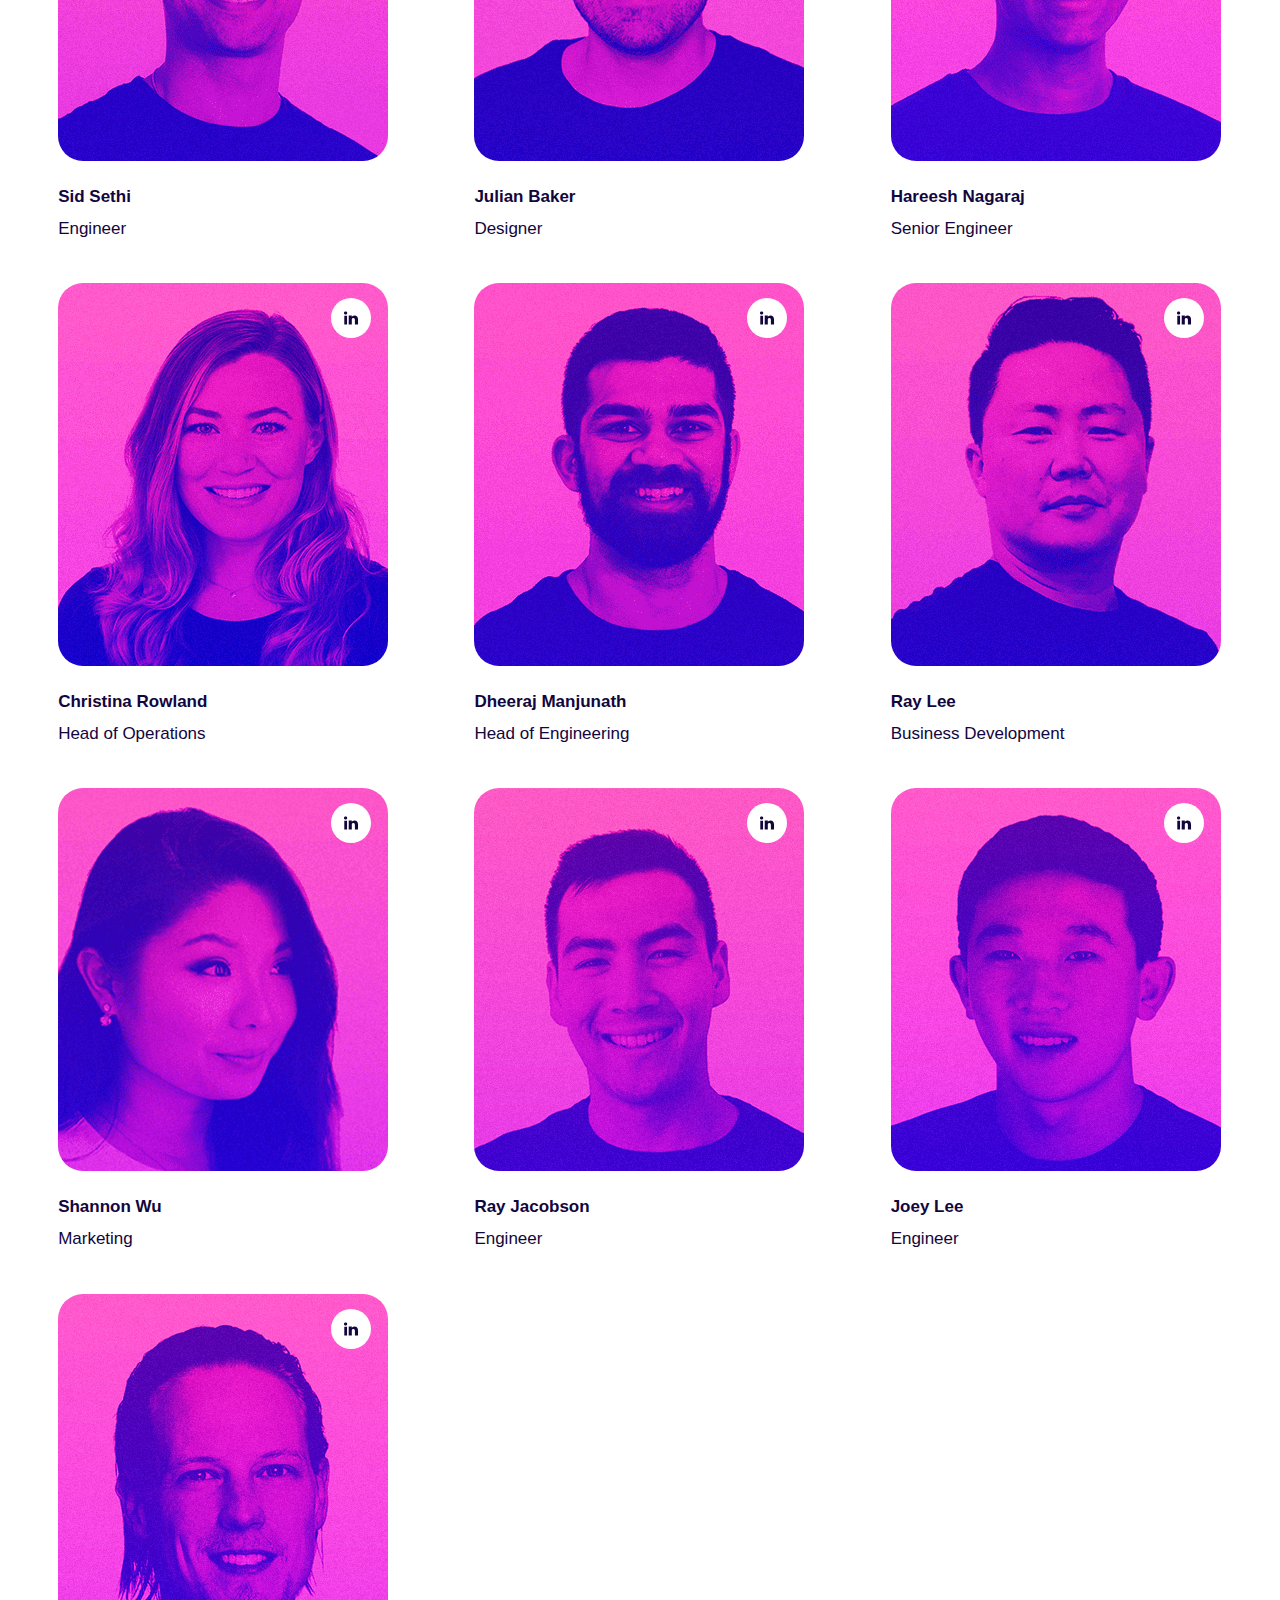
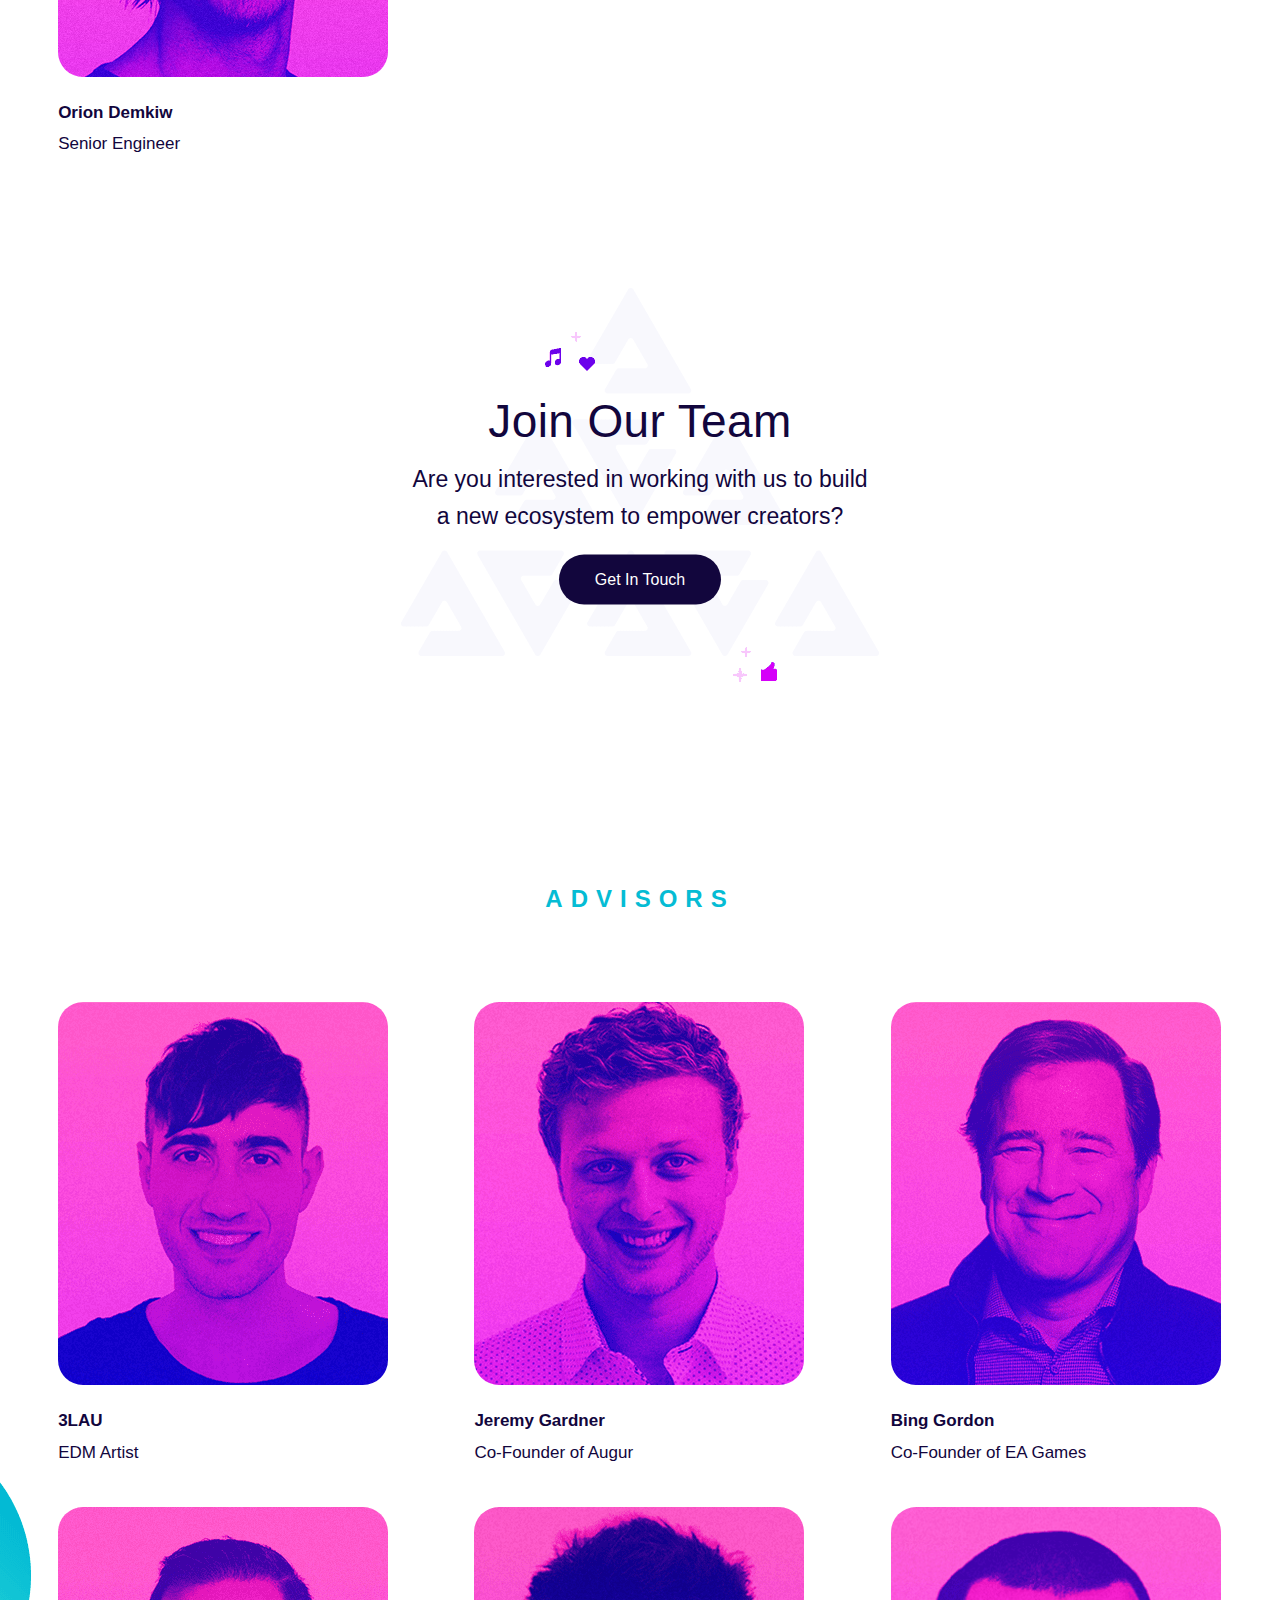
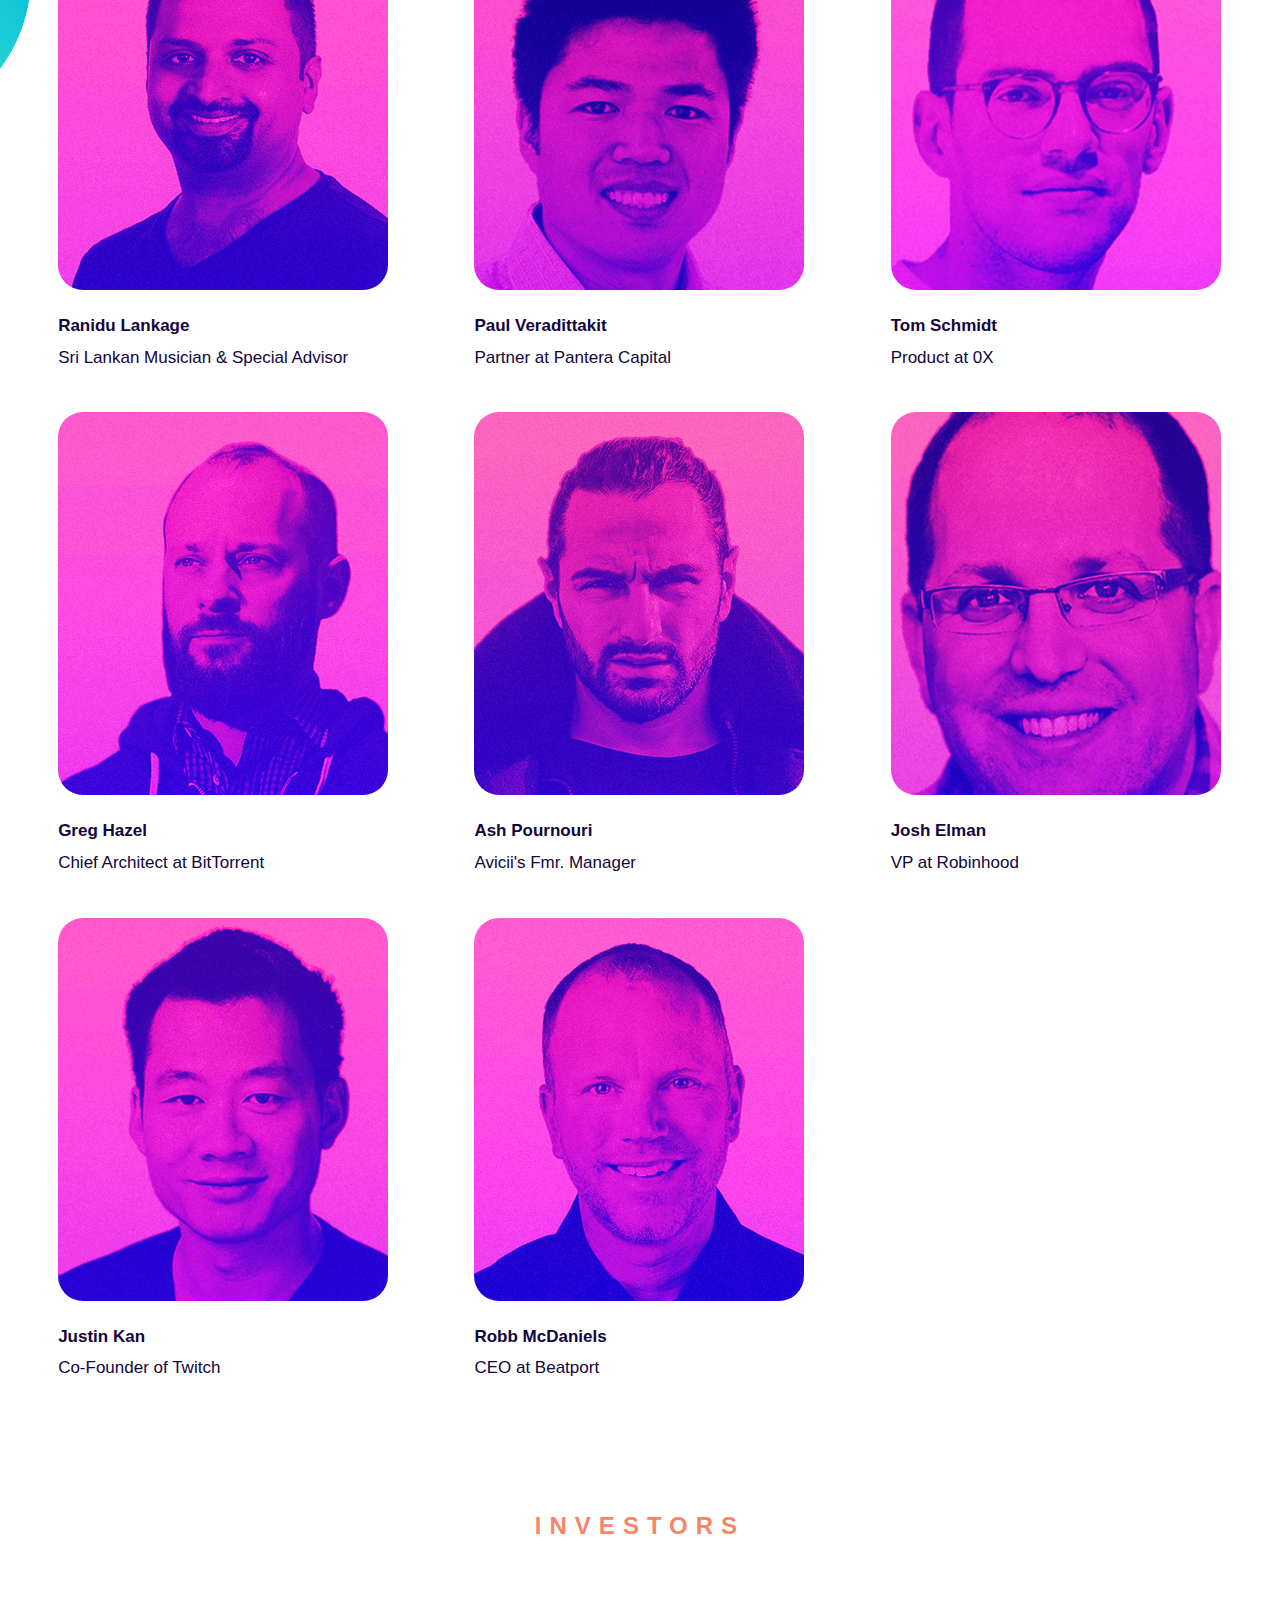
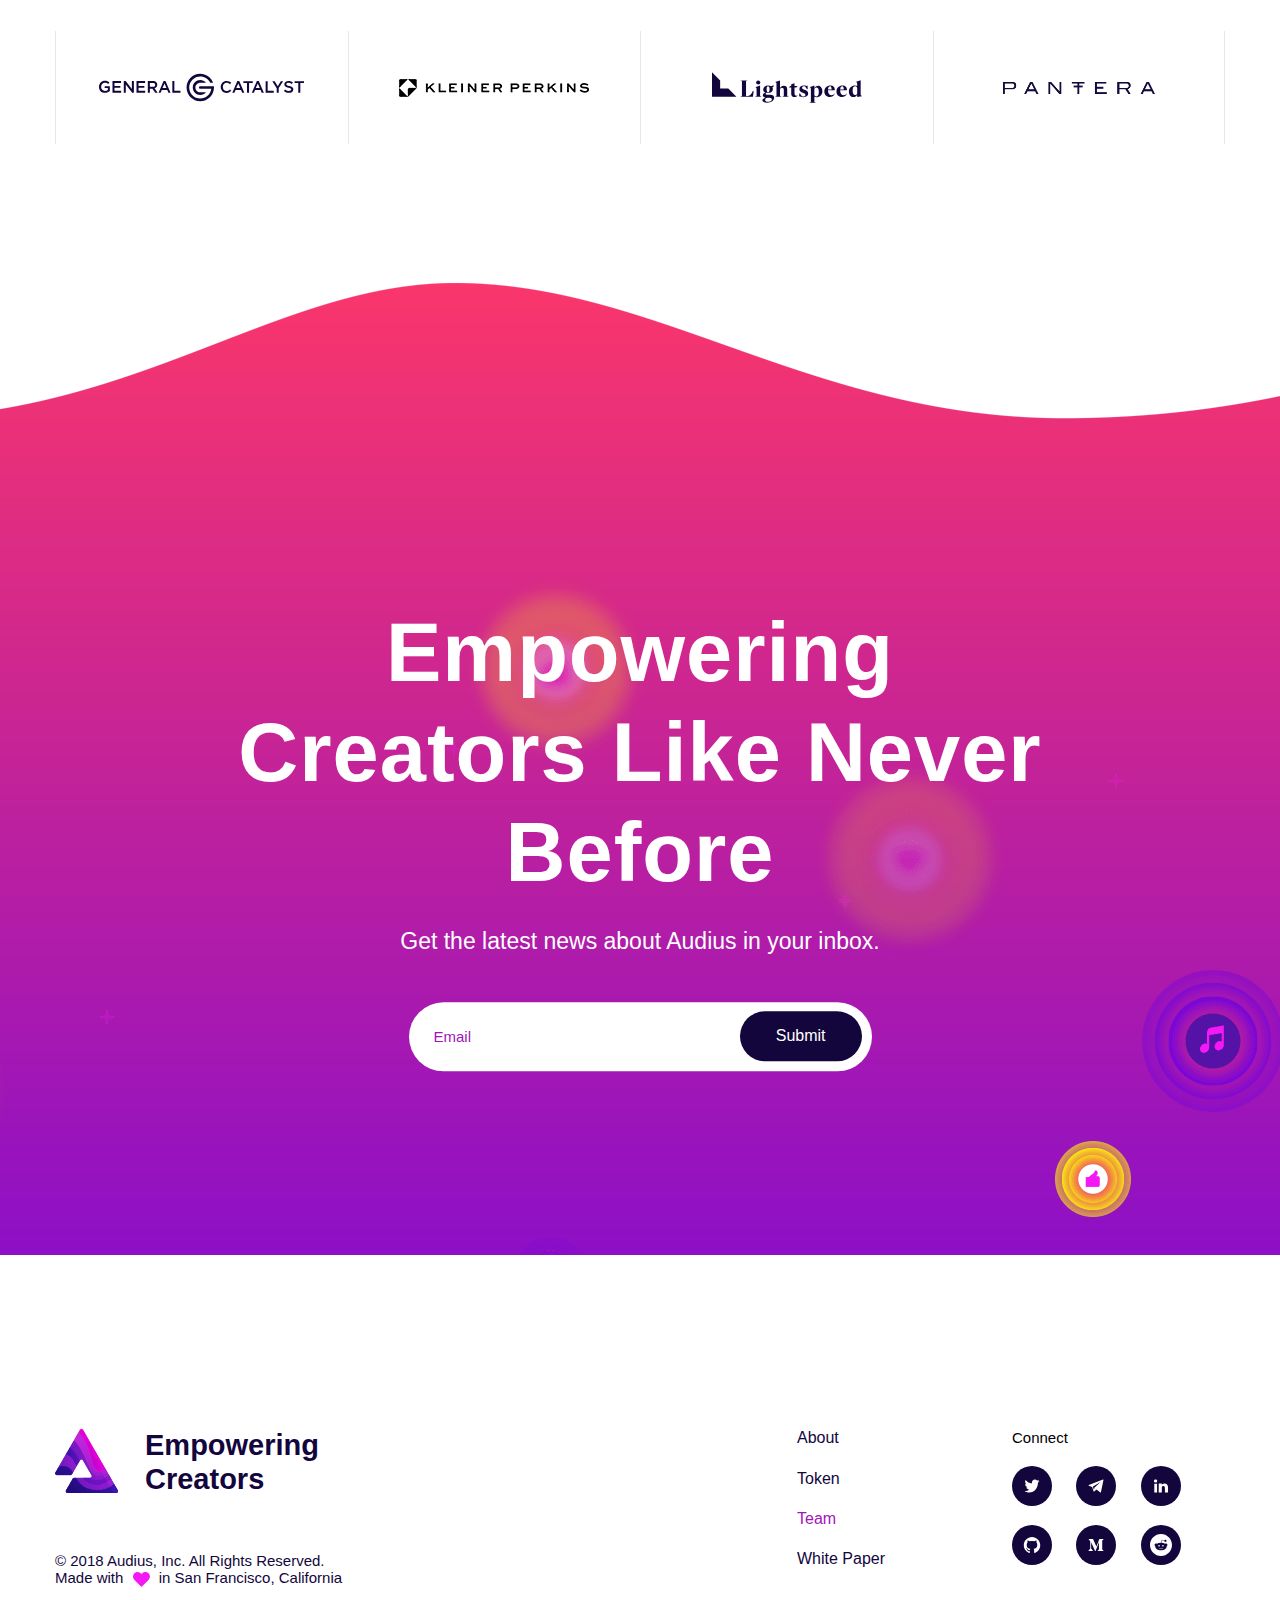
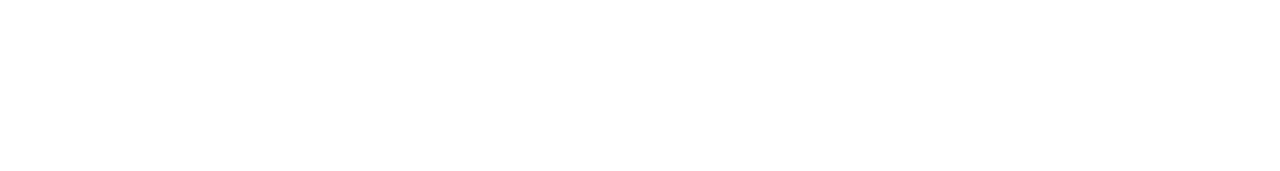
==== commit 1b9dd37b: "More changes to team" ====
--- a/team.html
+++ b/team.html
@@ -249,7 +249,7 @@
                                 </div>
                                 <div class="description">
                                     <h4 class="name">Hareesh Nagaraj</h4>
-                                    <h5 class="title">Engineer</h5>
+                                    <h5 class="title">Senior Engineer</h5>
                                     <div class="bio">
                                         <p>Previously at Microsoft, on the Azure Service Fabric team working on reliable services. Studied computer science at William &amp; Mary.</p>
                                     </div>
@@ -469,6 +469,18 @@
                         <div>
                             <div class="person" data-modal="person-modal">
                                 <div class="headshot">
+                                    <img class="photo" src="img/ranidu-lankage.png" alt="Photo of Ranidu Lankage">
+                                </div>
+                                <div class="description">
+                                    <h4 class="name">Ranidu Lankage</h4>
+                                    <h5 class="title">Sri Lankan Musician & Special Advisor</h5>
+                                    <div class="bio"></div>
+                                </div>
+                            </div>
+                        </div>
+                        <div>
+                            <div class="person" data-modal="person-modal">
+                                <div class="headshot">
                                     <img class="photo" src="img/paul-veradittakit.png" alt="Photo of Paul Veradittakit">
                                 </div>
                                 <div class="description">
@@ -546,18 +558,6 @@
                                 <div class="description">
                                     <h4 class="name">Robb McDaniels</h4>
                                     <h5 class="title">CEO at Beatport</h5>
-                                    <div class="bio"></div>
-                                </div>
-                            </div>
-                        </div>
-                        <div>
-                            <div class="person" data-modal="person-modal">
-                                <div class="headshot">
-                                    <img class="photo" src="img/ranidu-lankage.png" alt="Photo of Ranidu Lankage">
-                                </div>
-                                <div class="description">
-                                    <h4 class="name">Ranidu Lankage</h4>
-                                    <h5 class="title">Advisor</h5>
                                     <div class="bio"></div>
                                 </div>
                             </div>
